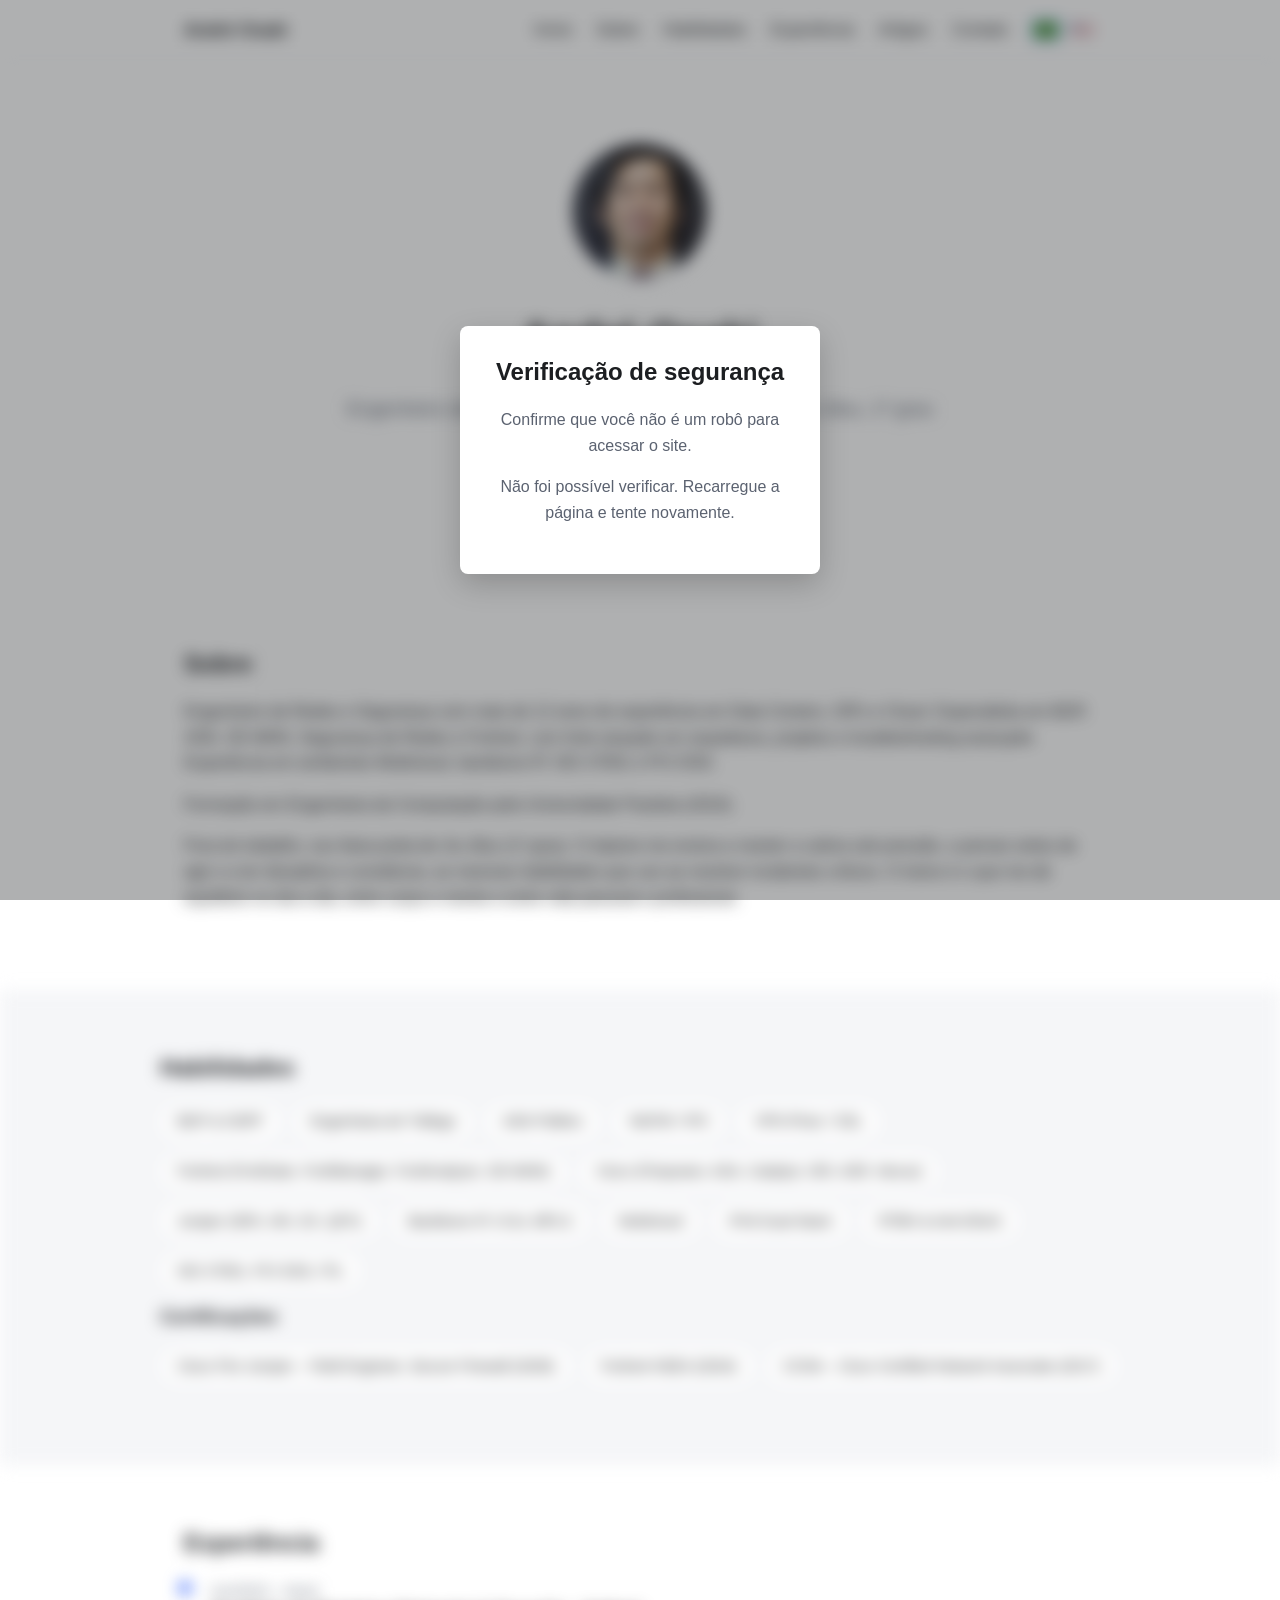
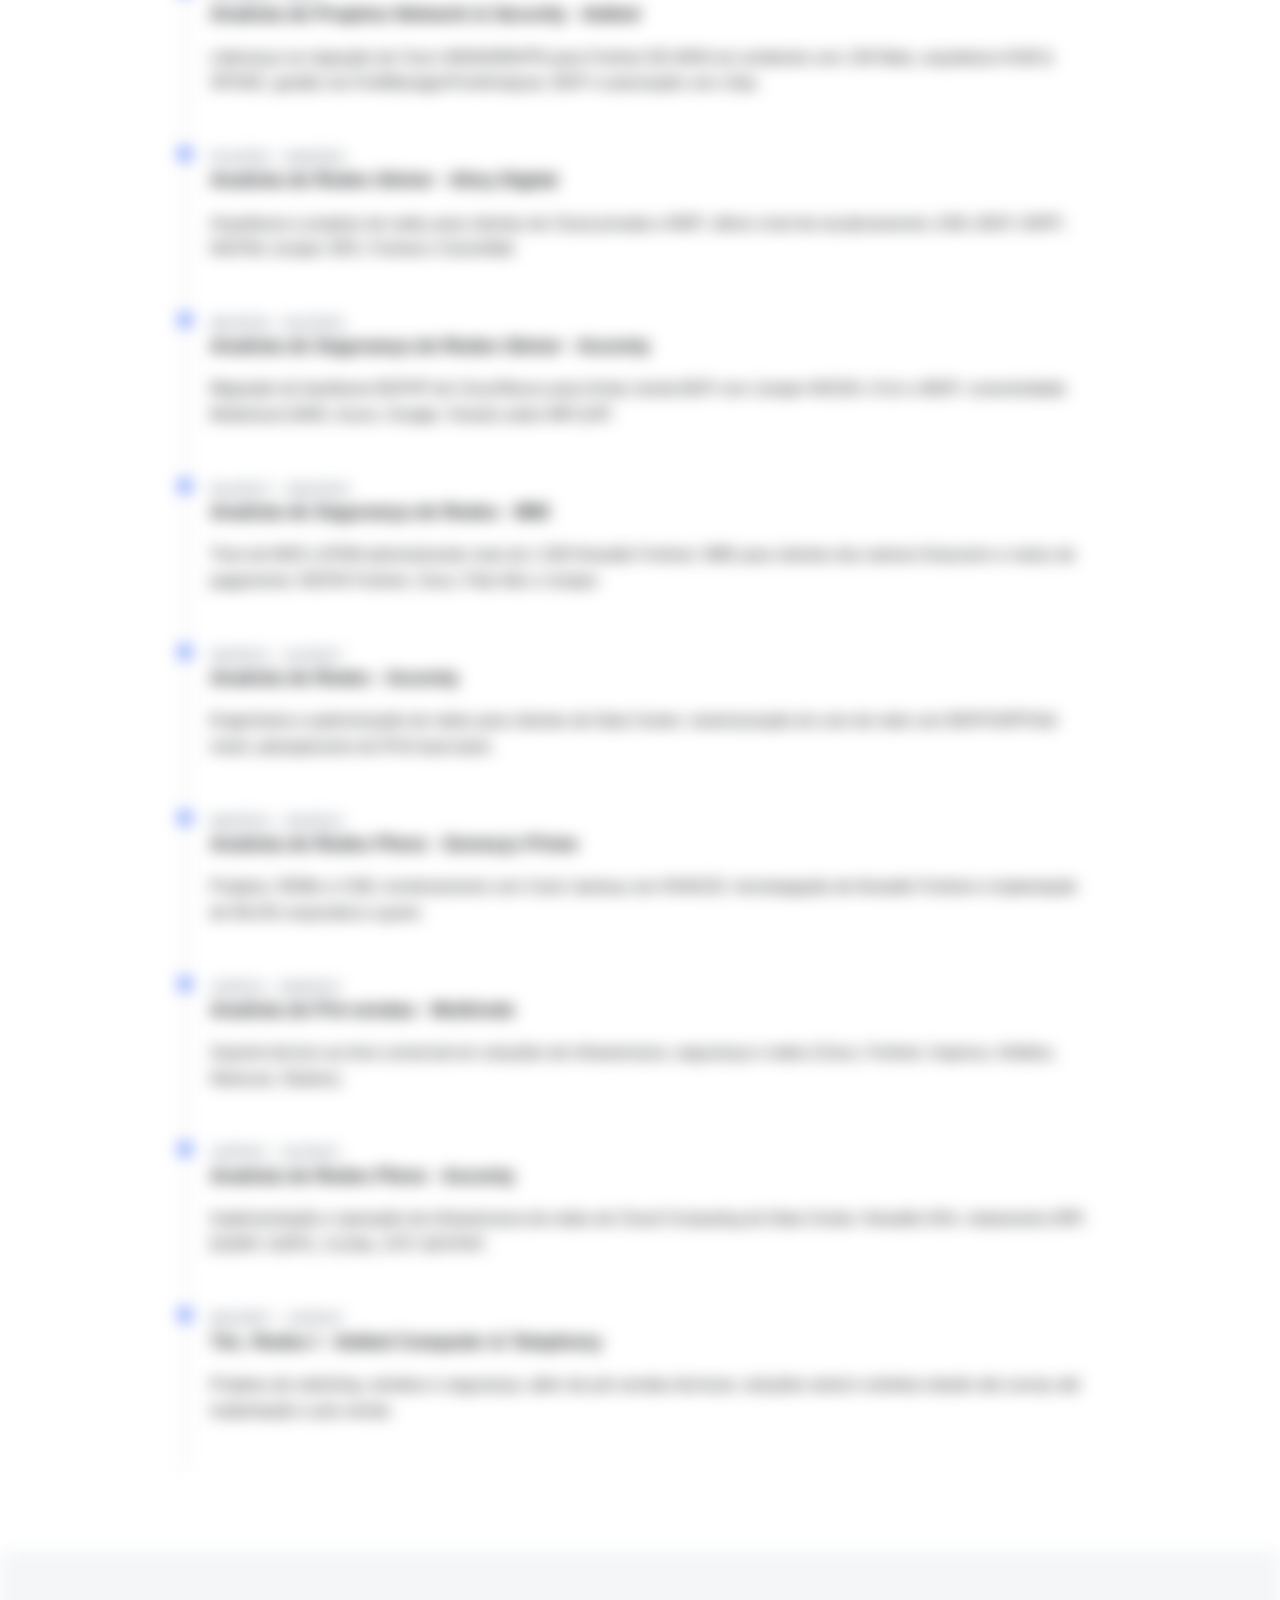
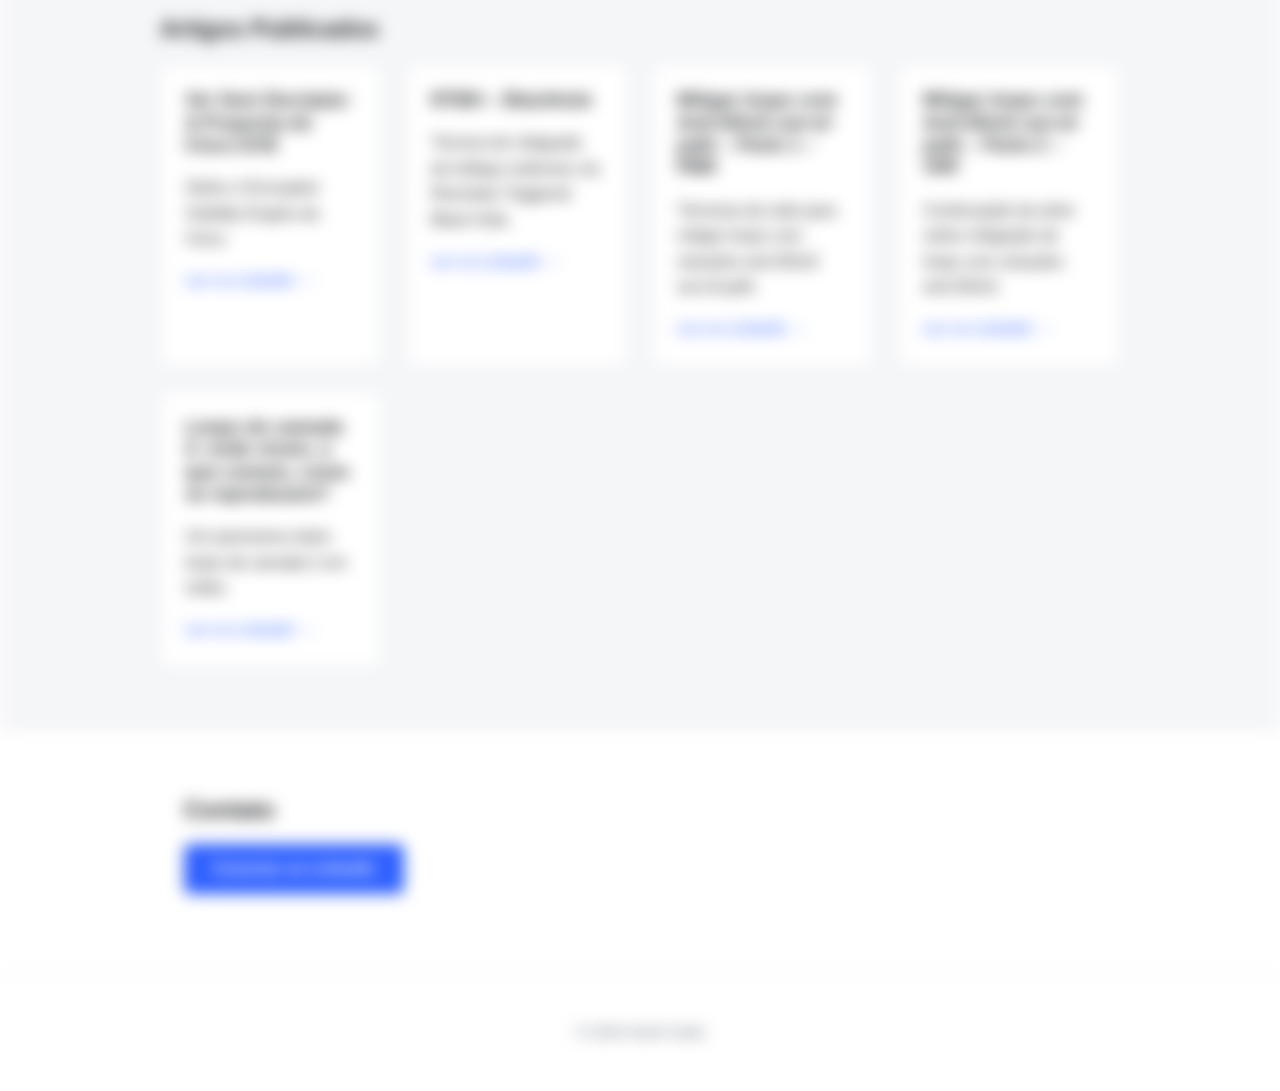
==== index.html @ af452af8 "Troca contatos protegidos por verificação anti-robô na entrada do site Na primeira visita o conteúdo" ====
<!DOCTYPE html>
<html lang="pt-BR">
<head>
  <meta charset="UTF-8" />
  <meta name="viewport" content="width=device-width, initial-scale=1.0" />
  <title>André Osaki</title>
  <meta name="description" content="Portfólio de André Osaki, Engenheiro de Redes e Segurança." />
  <link rel="alternate" hreflang="pt-BR" href="https://osakikiyohiko.github.io/personalsite/" />
  <link rel="alternate" hreflang="en" href="https://osakikiyohiko.github.io/personalsite/en/" />
  <link rel="icon" type="image/svg+xml" href="img/favicon.svg" />
  <link rel="stylesheet" href="css/style.css?v=4" />
  <script>
    // Aplica o bloqueio antes da primeira pintura, para o conteúdo não "piscar" sem blur.
    try {
      if (!(Number(localStorage.getItem("personalsite:humanVerifiedUntil")) > Date.now())) throw 0;
    } catch (e) {
      document.documentElement.classList.add("gated");
    }
  </script>
</head>
<body>
  <div id="humanGate" class="gate" role="dialog" aria-modal="true" aria-labelledby="gateTitle"
       data-sitekey="0x4AAAAAAFBdflfGJpBXMsuQ" data-endpoint="https://personalsite-contato.andre-osaki.workers.dev"
       data-msg-loading="Verificando…"
       data-msg-error="Não foi possível verificar. Recarregue a página e tente novamente.">
    <div class="gate-box">
      <h2 id="gateTitle">Verificação de segurança</h2>
      <p>Confirme que você não é um robô para acessar o site.</p>
      <div id="turnstileWidget"></div>
      <p id="gateStatus" class="gate-status" role="status"></p>
    </div>
  </div>
  <header class="navbar">
    <div class="nav-container">
      <a href="#inicio" class="logo">André Osaki</a>
      <nav>
        <ul id="navLinks">
          <li><a href="#inicio">Início</a></li>
          <li><a href="#sobre">Sobre</a></li>
          <li><a href="#habilidades">Habilidades</a></li>
          <li><a href="#experiencia">Experiência</a></li>
          <li><a href="#projetos">Artigos</a></li>
          <li><a href="#contato">Contato</a></li>
        </ul>
      </nav>
      <div class="nav-actions">
        <div class="lang-switch">
          <a href="./" lang="pt-BR" hreflang="pt-BR" aria-current="page" title="Português"><img src="img/flag-br.svg" alt="Português" class="flag" /></a>
          <a href="en/" lang="en" hreflang="en" title="View in English"><img src="img/flag-us.svg" alt="English" class="flag" /></a>
        </div>
        <button id="menuToggle" class="menu-toggle" aria-label="Abrir menu" aria-expanded="false">
          <span></span><span></span><span></span>
        </button>
      </div>
    </div>
  </header>

  <main>
    <section id="inicio" class="hero">
      <div class="hero-content">
        <img src="img/andre-osaki.jpg" alt="Foto de André Osaki" class="avatar" />
        <h1>André Osaki</h1>
        <p class="subtitle">Engenheiro de Redes e Segurança · Faixa preta de Jiu-Jitsu, 1º grau</p>
        <a href="#contato" class="btn-primary">Entrar em contato</a>
      </div>
    </section>

    <section id="sobre" class="section">
      <h2>Sobre</h2>
      <p>
        Engenheiro de Redes e Segurança com mais de 12 anos de experiência em Data Centers, ISPs
        e Cloud. Especialista em BGP, ASN, SD-WAN, Segurança de Redes e Fortinet, com forte
        atuação em arquitetura, projetos e troubleshooting avançado. Experiência em ambientes
        Multicloud, backbone IP, ISO 27001 e PCI DSS.
      </p>
      <p>
        Formação em Engenharia da Computação pela Universidade Paulista (2010).
      </p>
      <p>
        Fora do trabalho, sou faixa preta de Jiu-Jitsu (1º grau). O tatame me ensina a manter a
        calma sob pressão, a pensar antes de agir e a ter disciplina e constância, as mesmas
        habilidades que uso ao resolver incidentes críticos. O treino é o que me dá equilíbrio
        no dia a dia, entre corpo e mente e entre vida pessoal e profissional.
      </p>
    </section>

    <section id="habilidades" class="section alt">
      <h2>Habilidades</h2>
      <ul class="tags">
        <li class="tag">BGP &amp; OSPF</li>
        <li class="tag">Engenharia de Tráfego</li>
        <li class="tag">ASN Público</li>
        <li class="tag">NGFW / IPS</li>
        <li class="tag">VPN IPsec / SSL</li>
        <li class="tag">Fortinet (FortiGate, FortiManager, FortiAnalyzer, SD-WAN)</li>
        <li class="tag">Cisco (Firepower, ASA, Catalyst, ISR, ASR, Nexus)</li>
        <li class="tag">Juniper (SRX, MX, EX, QFX)</li>
        <li class="tag">Backbone IP, IX.br, MPLS</li>
        <li class="tag">Multicloud</li>
        <li class="tag">IPv6 Dual-Stack</li>
        <li class="tag">RTBH &amp; Anti-DDoS</li>
        <li class="tag">ISO 27001, PCI DSS, ITIL</li>
      </ul>

      <h3>Certificações</h3>
      <ul class="tags">
        <li class="tag">Cisco Fire Jumper – Field Engineer, Secure Firewall (2026)</li>
        <li class="tag">Fortinet NSE4 (2024)</li>
        <li class="tag">CCNA – Cisco Certified Network Associate (2017)</li>
      </ul>
    </section>

    <section id="experiencia" class="section">
      <h2>Experiência</h2>
      <ol class="timeline">
        <li class="timeline-item">
          <span class="timeline-date">Jun/2022 – Atual</span>
          <h3>Analista de Projetos Network &amp; Security · Added</h3>
          <p>Liderança na migração de Cisco IWAN/DMVPN para Fortinet SD-WAN em ambiente com 136
          filiais, arquitetura HUB &amp; SPOKE, gestão via FortiManager/FortiAnalyzer, BGP e
          automação com Jinja.</p>
        </li>
        <li class="timeline-item">
          <span class="timeline-date">Fev/2022 – Mai/2022</span>
          <h3>Analista de Redes Sênior · Ativy Digital</h3>
          <p>Arquitetura e projetos de redes para clientes de Cloud privada e MSP; último nível de
          escalonamento; ASN, BGP, OSPF; NGFWs Juniper SRX, Fortinet e SonicWall.</p>
        </li>
        <li class="timeline-item">
          <span class="timeline-date">Abr/2019 – Nov/2021</span>
          <h3>Analista de Segurança de Redes Sênior · Ascenty</h3>
          <p>Migração do backbone BGP/IP de Cisco/Nexus para Arista; borda BGP com Juniper MX204,
          IX.br e iBGP; conectividade Multicloud (AWS, Azure, Google, Oracle) sobre MPLS/IP.</p>
        </li>
        <li class="timeline-item">
          <span class="timeline-date">Nov/2017 – Mar/2019</span>
          <h3>Analista de Segurança de Redes · IBM</h3>
          <p>Time de MSS LATAM administrando mais de 1.500 firewalls Fortinet; SME para clientes
          dos setores financeiro e meios de pagamento; NGFW Fortinet, Cisco, Palo Alto e Juniper.</p>
        </li>
        <li class="timeline-item">
          <span class="timeline-date">Set/2013 – Jun/2017</span>
          <h3>Analista de Redes · Ascenty</h3>
          <p>Engenharia e padronização de redes para clientes de Data Center; reestruturação do
          core de rede com BGP/OSPF/full-mesh; planejamento de IPv6 dual-stack.</p>
        </li>
        <li class="timeline-item">
          <span class="timeline-date">Mai/2013 – Set/2013</span>
          <h3>Analista de Redes Pleno · Genesys Prime</h3>
          <p>Projetos, RDMs e CAB; monitoramento com Cacti, backup com RANCID, homologação de
          firewalls Fortinet e implantação de WLAN corporativa e guest.</p>
        </li>
        <li class="timeline-item">
          <span class="timeline-date">Jul/2012 – Mai/2013</span>
          <h3>Analista de Pré-vendas · Multirede</h3>
          <p>Suporte técnico ao time comercial em soluções de infraestrutura, segurança e redes
          (Cisco, Fortinet, Imperva, Infoblox, Netscout, Skybox).</p>
        </li>
        <li class="timeline-item">
          <span class="timeline-date">Jul/2010 – Jun/2012</span>
          <h3>Analista de Redes Pleno · Ascenty</h3>
          <p>Implementação e operação da infraestrutura de redes de Cloud Computing do Data
          Center; firewalls ASA, roteamento (RIP, EIGRP, OSPF), VLANs, STP, NAT/PAT.</p>
        </li>
        <li class="timeline-item">
          <span class="timeline-date">Mar/2007 – Jul/2010</span>
          <h3>Téc. Redes I · Added Computer &amp; Telephony</h3>
          <p>Projetos de switching, wireless e segurança, além de pré-vendas técnicas; soluções
          wired e wireless desde site survey até implantação e pós-venda.</p>
        </li>
      </ol>
    </section>

    <section id="projetos" class="section alt">
      <h2>Artigos Publicados</h2>
      <div class="cards">
        <article class="card">
          <h3>Ver Sem Decriptar: A Proposta do Cisco EVE</h3>
          <p>Sobre o Encrypted Visibility Engine da Cisco.</p>
          <a href="https://www.linkedin.com/pulse/ver-sem-decriptar-proposta-do-cisco-eve-encrypted-visibility-osaki-9jxtf/" target="_blank" rel="noopener">Ler no LinkedIn &rarr;</a>
        </article>
        <article class="card">
          <h3>RTBH – Blackhole</h3>
          <p>Técnica de mitigação de tráfego malicioso via Remotely Triggered Black Hole.</p>
          <a href="https://www.linkedin.com/pulse/rtbh-blackhole-andr%C3%A9-osaki/" target="_blank" rel="noopener">Ler no LinkedIn &rarr;</a>
        </article>
        <article class="card">
          <h3>Mitigar loops com Anti-DDoS out-of-path – Parte 1 – PBR</h3>
          <p>Técnicas de rede para mitigar loops com soluções anti-DDoS out-of-path.</p>
          <a href="https://www.linkedin.com/pulse/t%C3%A9cnicas-de-rede-para-mitigar-loops-com-solu%C3%A7%C3%B5es-anti-ddos-osaki/" target="_blank" rel="noopener">Ler no LinkedIn &rarr;</a>
        </article>
        <article class="card">
          <h3>Mitigar loops com Anti-DDoS out-of-path – Parte 2 – VRF</h3>
          <p>Continuação da série sobre mitigação de loops com soluções anti-DDoS.</p>
          <a href="https://www.linkedin.com/pulse/t%C3%A9cnicas-de-rede-para-mitigar-loops-com-solu%C3%A7%C3%B5es-anti-ddos-osaki-1e/" target="_blank" rel="noopener">Ler no LinkedIn &rarr;</a>
        </article>
        <article class="card">
          <h3>Loops de camada 2: onde vivem, o que comem, como se reproduzem?</h3>
          <p>Um panorama sobre loops de camada 2 em redes.</p>
          <a href="https://www.linkedin.com/pulse/loops-de-camada-2-onde-vivem-o-que-comem-como-se-reproduzem-osaki/" target="_blank" rel="noopener">Ler no LinkedIn &rarr;</a>
        </article>
      </div>
    </section>

    <section id="contato" class="section">
      <h2>Contato</h2>
      <p>
        <a href="https://www.linkedin.com/in/aosaki/" target="_blank" rel="noopener" class="btn-primary">Conectar no LinkedIn</a>
      </p>
    </section>
  </main>

  <footer>
    <p>&copy; <span id="year"></span> André Osaki</p>
  </footer>

  <script src="js/script.js?v=3"></script>
</body>
</html>
---- css/style.css ----
:root {
  --color-bg: #ffffff;
  --color-bg-alt: #f5f6f8;
  --color-text: #1c1e21;
  --color-text-muted: #5b6270;
  --color-primary: #2d5fff;
  --color-primary-dark: #1c3fc7;
  --color-border: #e2e4e9;
  --max-width: 960px;
}

* {
  box-sizing: border-box;
}

body {
  margin: 0;
  font-family: -apple-system, BlinkMacSystemFont, "Segoe UI", Roboto, Helvetica, Arial, sans-serif;
  color: var(--color-text);
  background: var(--color-bg);
  line-height: 1.6;
}

h1, h2, h3 {
  line-height: 1.2;
  margin-top: 0;
}

a {
  color: var(--color-primary);
  text-decoration: none;
}

a:hover {
  text-decoration: underline;
}

/* Navbar */

.navbar {
  position: sticky;
  top: 0;
  background: var(--color-bg);
  border-bottom: 1px solid var(--color-border);
  z-index: 100;
}

.nav-container {
  max-width: var(--max-width);
  margin: 0 auto;
  padding: 1rem 1.5rem;
  display: flex;
  align-items: center;
  justify-content: space-between;
}

.logo {
  font-weight: 700;
  font-size: 1.1rem;
  color: var(--color-text);
}

nav ul {
  list-style: none;
  display: flex;
  gap: 1.5rem;
  margin: 0;
  padding: 0;
}

nav a {
  color: var(--color-text);
}

.nav-container nav {
  margin-left: auto;
}

.nav-actions {
  display: flex;
  align-items: center;
  gap: 0.5rem;
  margin-left: 1.5rem;
}

.lang-switch {
  display: flex;
  align-items: center;
  gap: 0.5rem;
}

.lang-switch a {
  display: flex;
  border: 2px solid transparent;
  border-radius: 3px;
  opacity: 0.5;
  transition: opacity 0.2s, border-color 0.2s;
}

.lang-switch a:hover {
  opacity: 1;
}

.lang-switch a[aria-current="page"] {
  opacity: 1;
  border-color: var(--color-primary);
}

.flag {
  display: block;
  width: 24px;
  height: 16px;
  border-radius: 2px;
  box-shadow: 0 0 0 1px var(--color-border);
}

.menu-toggle {
  display: none;
  flex-direction: column;
  gap: 4px;
  background: none;
  border: none;
  cursor: pointer;
  padding: 0.5rem;
}

.menu-toggle span {
  width: 22px;
  height: 2px;
  background: var(--color-text);
}

/* Hero */

.hero {
  max-width: var(--max-width);
  margin: 0 auto;
  padding: 5rem 1.5rem;
  text-align: center;
}

.avatar {
  width: 140px;
  height: 140px;
  border-radius: 50%;
  object-fit: cover;
  margin-bottom: 1.5rem;
  border: 3px solid var(--color-border);
}

.hero h1 {
  font-size: 2.5rem;
}

.subtitle {
  color: var(--color-text-muted);
  font-size: 1.2rem;
  margin-bottom: 2rem;
}

.btn-primary {
  display: inline-block;
  background: var(--color-primary);
  color: #fff;
  padding: 0.75rem 1.75rem;
  border-radius: 6px;
  font-weight: 600;
}

.btn-primary:hover {
  background: var(--color-primary-dark);
  text-decoration: none;
}

/* Sections */

.section {
  max-width: var(--max-width);
  margin: 0 auto;
  padding: 4rem 1.5rem;
}

.section.alt {
  background: var(--color-bg-alt);
  max-width: 100%;
}

.section.alt > * {
  max-width: var(--max-width);
  margin-left: auto;
  margin-right: auto;
}

/* Tags */

.tags {
  list-style: none;
  display: flex;
  flex-wrap: wrap;
  gap: 0.75rem;
  padding: 0;
}

.tag {
  background: #fff;
  border: 1px solid var(--color-border);
  border-radius: 999px;
  padding: 0.4rem 1rem;
  font-size: 0.9rem;
}

/* Timeline */

.timeline {
  list-style: none;
  padding: 0;
  border-left: 2px solid var(--color-border);
}

.timeline-item {
  padding: 0 0 2rem 1.5rem;
  position: relative;
}

.timeline-item::before {
  content: "";
  position: absolute;
  left: -7px;
  top: 4px;
  width: 12px;
  height: 12px;
  border-radius: 50%;
  background: var(--color-primary);
}

.timeline-date {
  color: var(--color-text-muted);
  font-size: 0.9rem;
}

/* Cards */

.cards {
  display: grid;
  grid-template-columns: repeat(auto-fit, minmax(220px, 1fr));
  gap: 1.5rem;
}

.card {
  background: #fff;
  border: 1px solid var(--color-border);
  border-radius: 8px;
  padding: 1.5rem;
}

/* Footer */

footer {
  text-align: center;
  padding: 2rem 1.5rem;
  color: var(--color-text-muted);
  font-size: 0.9rem;
  border-top: 1px solid var(--color-border);
}

/* Responsive */

@media (max-width: 720px) {
  .menu-toggle {
    display: flex;
  }

  .nav-actions {
    margin-left: 0.75rem;
  }

  nav ul {
    position: absolute;
    top: 100%;
    left: 0;
    right: 0;
    flex-direction: column;
    background: var(--color-bg);
    border-bottom: 1px solid var(--color-border);
    padding: 1rem 1.5rem;
    gap: 1rem;
    display: none;
  }

  nav ul.open {
    display: flex;
  }
}

/* Verificação anti-robô (Turnstile) */

.gate {
  display: none;
}

.gated .gate {
  display: flex;
  position: fixed;
  inset: 0;
  z-index: 1000;
  align-items: center;
  justify-content: center;
  padding: 0.5rem;
  background: rgba(28, 30, 33, 0.35);
}

.gated body {
  overflow: hidden;
}

.gated body > :not(.gate) {
  filter: blur(8px);
  user-select: none;
}

.gate-box {
  background: var(--color-bg);
  border-radius: 8px;
  padding: 2rem 1rem;
  max-width: 360px;
  width: 100%;
  text-align: center;
  box-shadow: 0 10px 30px rgba(0, 0, 0, 0.2);
}

.gate-box h2 {
  margin-top: 0;
}

.gate-box p {
  color: var(--color-text-muted);
}

.gate-status:empty {
  display: none;
}
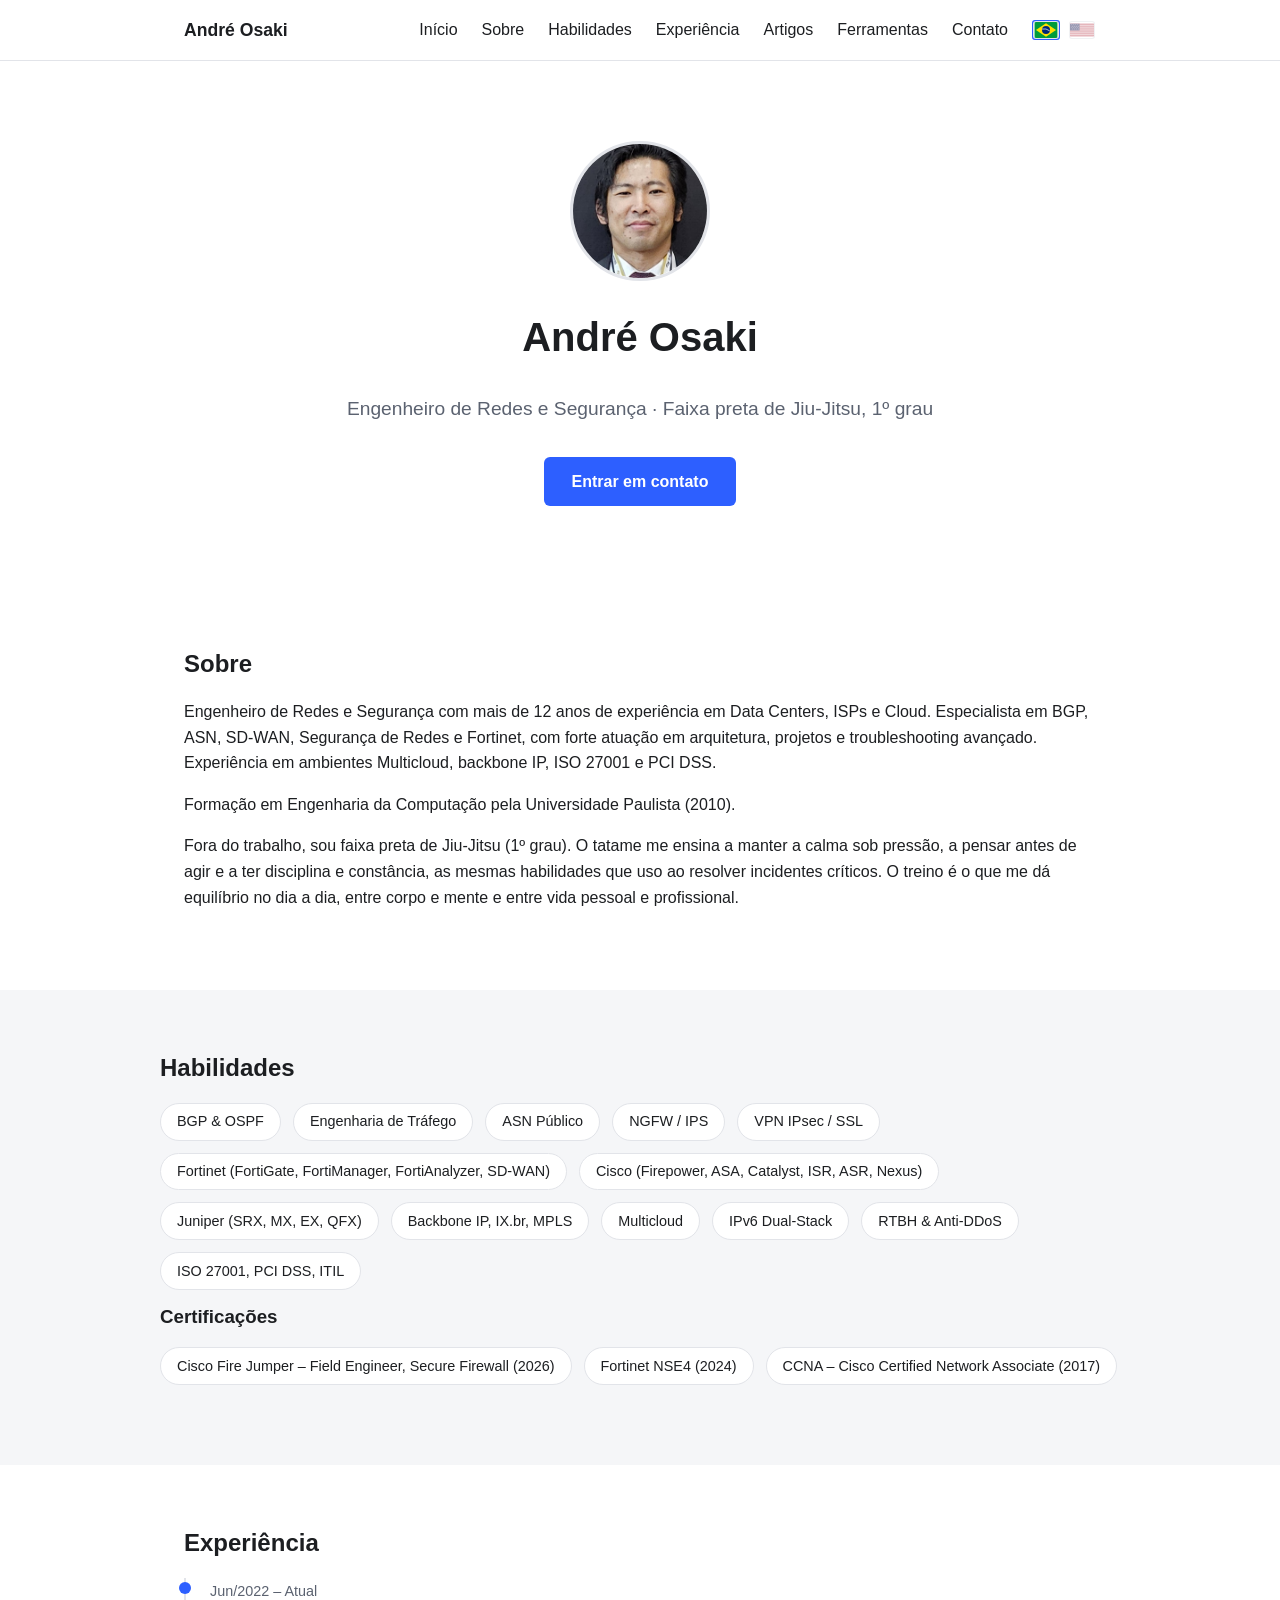
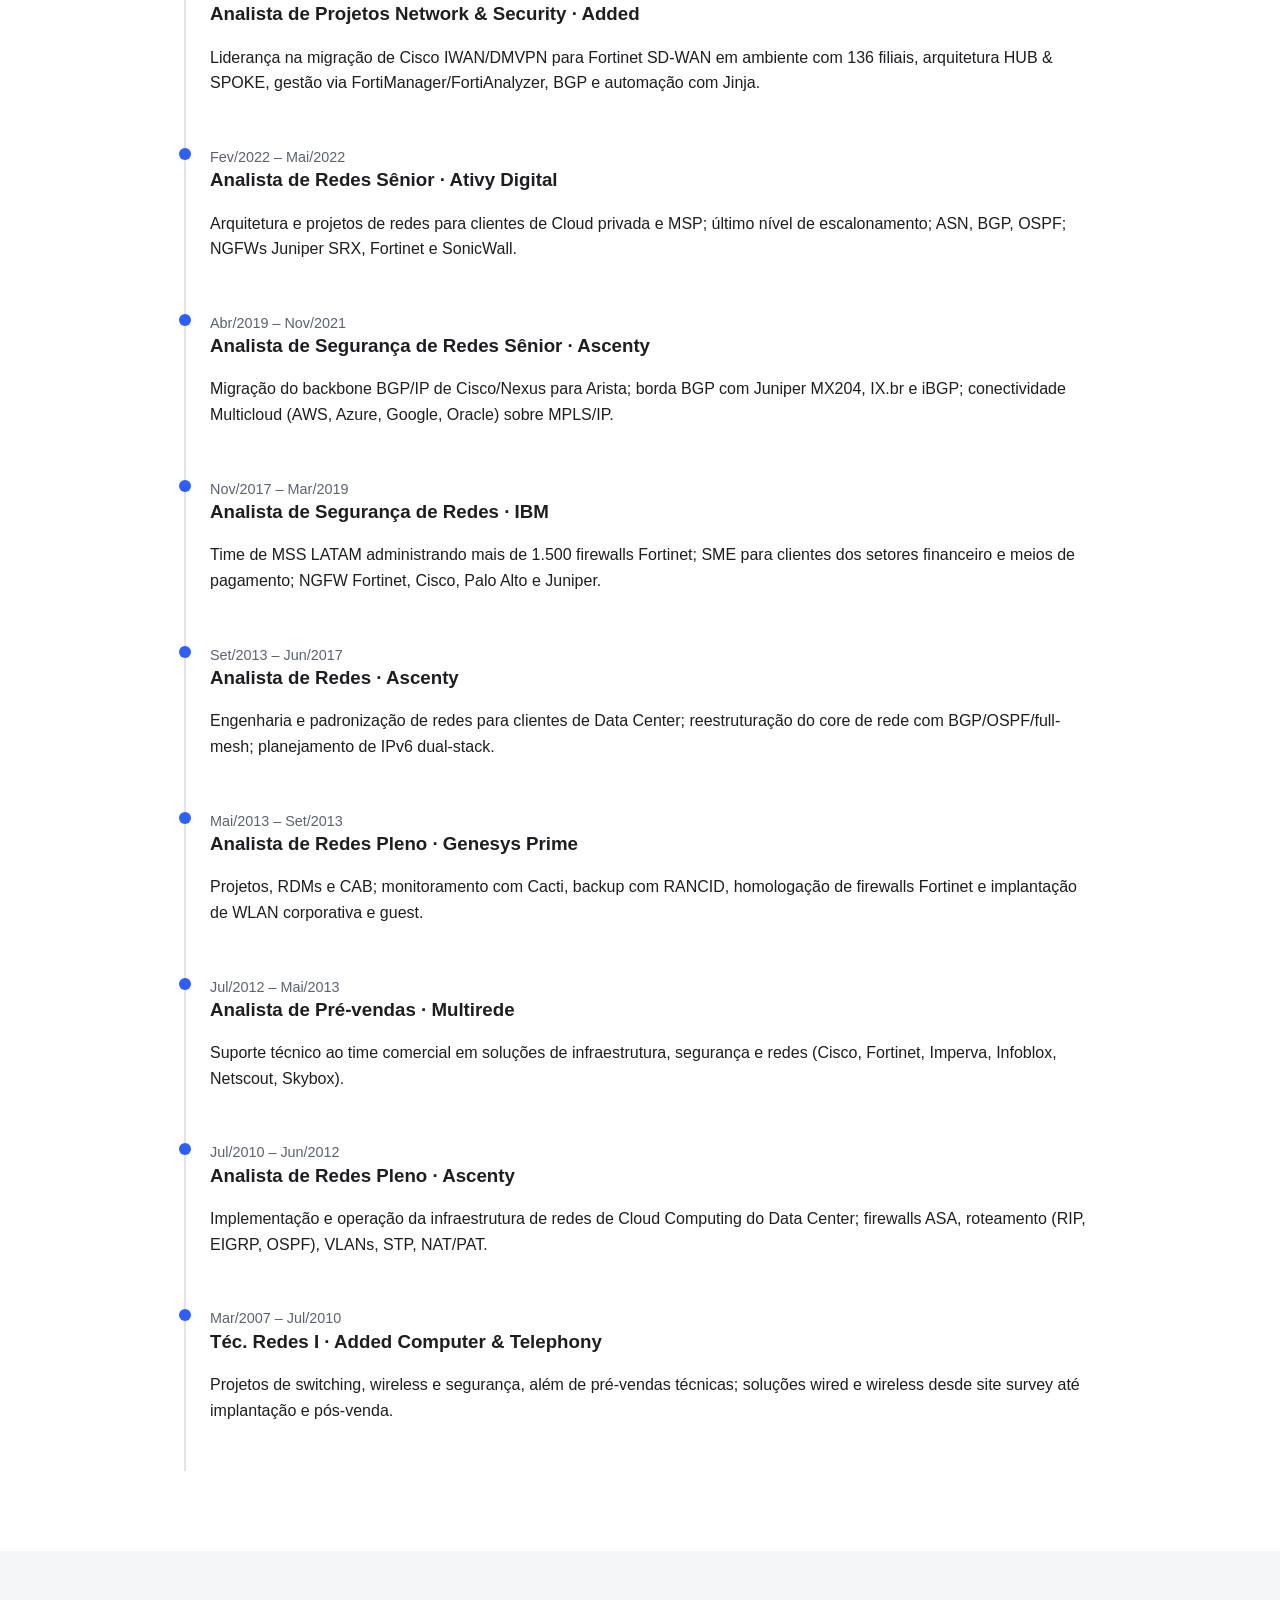
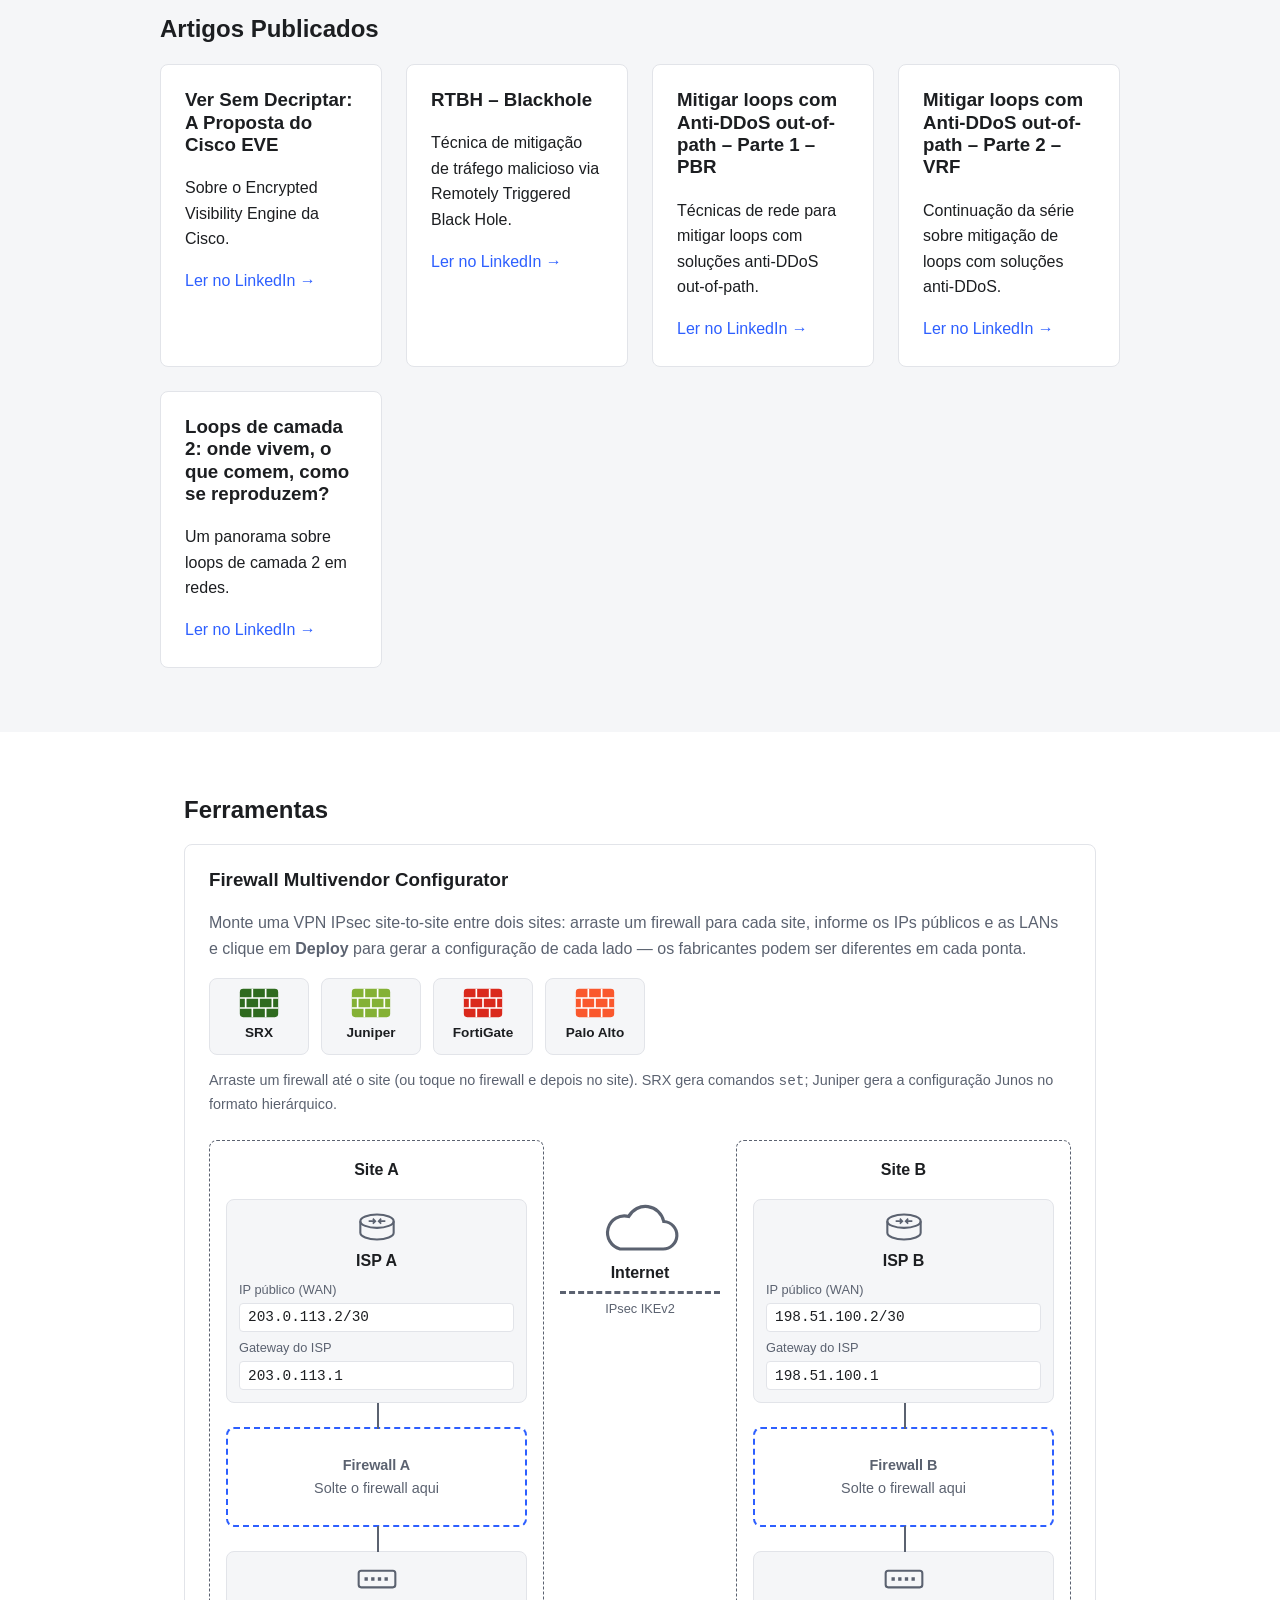
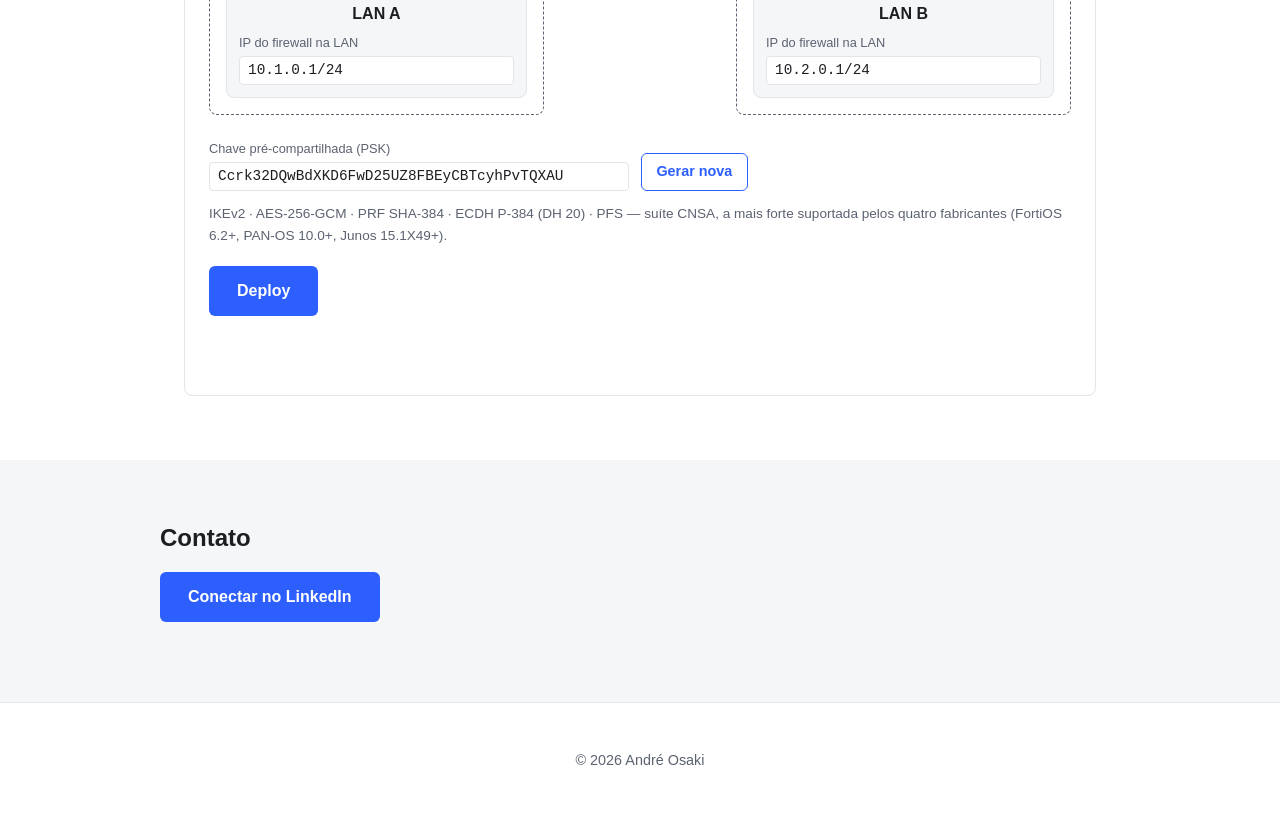
==== commit 1e791fa4: "Adiciona aba Ferramentas com o Firewall Multivendor Configurator - Topologia interativa Site A/Site " ====
--- a/index.html
+++ b/index.html
@@ -8,13 +8,18 @@
   <link rel="alternate" hreflang="pt-BR" href="https://osakikiyohiko.github.io/personalsite/" />
   <link rel="alternate" hreflang="en" href="https://osakikiyohiko.github.io/personalsite/en/" />
   <link rel="icon" type="image/svg+xml" href="img/favicon.svg" />
-  <link rel="stylesheet" href="css/style.css?v=4" />
+  <link rel="stylesheet" href="css/style.css?v=5" />
   <script>
-    // Aplica o bloqueio antes da primeira pintura, para o conteúdo não "piscar" sem blur.
-    try {
-      if (!(Number(localStorage.getItem("personalsite:humanVerifiedUntil")) > Date.now())) throw 0;
-    } catch (e) {
-      document.documentElement.classList.add("gated");
+    // Aplica o bloqueio antes da primeira pintura, para o conteúdo não "piscar" sem blur. Só no
+    // domínio publicado: aberto localmente (file://, localhost), o Turnstile e o Worker recusam a
+    // origem e o popup travaria o site.
+    if (location.hostname === "osakikiyohiko.github.io") {
+      try {
+        if (!(Number(localStorage.getItem("personalsite:humanVerifiedUntil")) > Date.now())) throw 0;
+        if (!localStorage.getItem("personalsite:links")) throw 0;
+      } catch (e) {
+        document.documentElement.classList.add("gated");
+      }
     }
   </script>
 </head>
@@ -40,6 +45,7 @@
           <li><a href="#habilidades">Habilidades</a></li>
           <li><a href="#experiencia">Experiência</a></li>
           <li><a href="#projetos">Artigos</a></li>
+          <li><a href="#ferramentas">Ferramentas</a></li>
           <li><a href="#contato">Contato</a></li>
         </ul>
       </nav>
@@ -202,10 +208,160 @@
       </div>
     </section>
 
-    <section id="contato" class="section">
+    <section id="ferramentas" class="section">
+      <h2>Ferramentas</h2>
+      <svg class="icon-defs" aria-hidden="true" focusable="false">
+        <symbol id="icon-fw" viewBox="0 0 48 36">
+          <rect x="1" y="1" width="46" height="34" rx="4" fill="currentColor" />
+          <path d="M1 12h46M1 24h46M16 1v11M32 1v11M8 12v12M24 12v12M40 12v12M16 24v11M32 24v11" stroke="#fff" stroke-width="2" />
+        </symbol>
+        <symbol id="icon-isp" viewBox="0 0 48 36">
+          <path d="M4 11v14c0 4.4 9 8 20 8s20-3.6 20-8V11" fill="none" stroke="currentColor" stroke-width="2.5" />
+          <ellipse cx="24" cy="11" rx="20" ry="8" fill="none" stroke="currentColor" stroke-width="2.5" />
+          <path d="M14 11h8m-3-3 3 3-3 3M34 11h-8m3-3-3 3 3 3" fill="none" stroke="currentColor" stroke-width="2" />
+        </symbol>
+        <symbol id="icon-lan" viewBox="0 0 48 36">
+          <rect x="2" y="8" width="44" height="20" rx="3" fill="none" stroke="currentColor" stroke-width="2.5" />
+          <path d="M9 18h4M17 18h4M25 18h4M33 18h4" stroke="currentColor" stroke-width="4" />
+        </symbol>
+        <symbol id="icon-cloud" viewBox="0 0 64 40">
+          <path d="M16 36h34a11 11 0 0 0 1-22A15 15 0 0 0 23 10a11 11 0 0 0-7 26z" fill="none" stroke="currentColor" stroke-width="2.5" />
+        </symbol>
+      </svg>
+
+      <div id="fwTool" class="tool"
+           data-msg-copy="Copiar configuração"
+           data-msg-copied="Copiado!"
+           data-msg-copy-error="Não foi possível copiar"
+           data-msg-remove="Remover firewall"
+           data-msg-need-fw="Arraste um firewall para o Site A e outro para o Site B."
+           data-msg-invalid="Valor inválido: {field}."
+           data-msg-gw="O gateway do {site} precisa estar na mesma sub-rede do IP público."
+           data-msg-lan-wan="A LAN do {site} não pode estar na mesma sub-rede do IP público."
+           data-msg-same-ip="Os IPs públicos dos dois sites precisam ser diferentes."
+           data-msg-overlap="As LANs dos dois sites não podem se sobrepor."
+           data-msg-psk="A chave pré-compartilhada deve ter de 20 a 64 caracteres: letras, números ou !@#$%&amp;*_+=.,:-"
+           data-msg-ok="Configurações geradas. Revise-as antes de aplicar nos equipamentos."
+           data-msg-ifaces="Interfaces — WAN: {wan} · LAN: {lan} (ajuste se necessário)">
+        <h3>Firewall Multivendor Configurator</h3>
+        <p class="tool-intro">
+          Monte uma VPN IPsec site-to-site entre dois sites: arraste um firewall para cada site,
+          informe os IPs públicos e as LANs e clique em <strong>Deploy</strong> para gerar a
+          configuração de cada lado — os fabricantes podem ser diferentes em cada ponta.
+        </p>
+
+        <div class="fw-palette" role="group" aria-label="Firewalls">
+          <button type="button" class="fw-item v-srx" draggable="true" data-vendor="srx" data-label="SRX" aria-pressed="false">
+            <svg class="fw-icon" aria-hidden="true"><use href="#icon-fw" /></svg>SRX
+          </button>
+          <button type="button" class="fw-item v-juniper" draggable="true" data-vendor="juniper" data-label="Juniper" aria-pressed="false">
+            <svg class="fw-icon" aria-hidden="true"><use href="#icon-fw" /></svg>Juniper
+          </button>
+          <button type="button" class="fw-item v-fortigate" draggable="true" data-vendor="fortigate" data-label="FortiGate" aria-pressed="false">
+            <svg class="fw-icon" aria-hidden="true"><use href="#icon-fw" /></svg>FortiGate
+          </button>
+          <button type="button" class="fw-item v-paloalto" draggable="true" data-vendor="paloalto" data-label="Palo Alto" aria-pressed="false">
+            <svg class="fw-icon" aria-hidden="true"><use href="#icon-fw" /></svg>Palo Alto
+          </button>
+        </div>
+        <p class="tool-hint">
+          Arraste um firewall até o site (ou toque no firewall e depois no site). SRX gera comandos
+          <code>set</code>; Juniper gera a configuração Junos no formato hierárquico.
+        </p>
+
+        <div class="topology">
+          <div class="site">
+            <h4>Site A</h4>
+            <div class="node">
+              <svg class="node-icon" aria-hidden="true"><use href="#icon-isp" /></svg>
+              <strong>ISP A</strong>
+              <label>IP público (WAN)
+                <input id="fwWanA" value="203.0.113.2/30" data-name="IP público do Site A" spellcheck="false" autocomplete="off" />
+              </label>
+              <label>Gateway do ISP
+                <input id="fwGwA" value="203.0.113.1" data-name="gateway do ISP A" spellcheck="false" autocomplete="off" />
+              </label>
+            </div>
+            <div id="fwSlotA" class="node fw-slot" data-name="Firewall A" role="button" tabindex="0" aria-label="Firewall A">
+              <span class="fw-slot-empty"><strong>Firewall A</strong><br />Solte o firewall aqui</span>
+            </div>
+            <div class="node">
+              <svg class="node-icon" aria-hidden="true"><use href="#icon-lan" /></svg>
+              <strong>LAN A</strong>
+              <label>IP do firewall na LAN
+                <input id="fwLanA" value="10.1.0.1/24" data-name="IP da LAN A" spellcheck="false" autocomplete="off" />
+              </label>
+            </div>
+          </div>
+
+          <div class="wan-link">
+            <svg class="wan-cloud" aria-hidden="true"><use href="#icon-cloud" /></svg>
+            <strong>Internet</strong>
+            <span id="fwTunnel" class="tunnel">IPsec IKEv2</span>
+          </div>
+
+          <div class="site">
+            <h4>Site B</h4>
+            <div class="node">
+              <svg class="node-icon" aria-hidden="true"><use href="#icon-isp" /></svg>
+              <strong>ISP B</strong>
+              <label>IP público (WAN)
+                <input id="fwWanB" value="198.51.100.2/30" data-name="IP público do Site B" spellcheck="false" autocomplete="off" />
+              </label>
+              <label>Gateway do ISP
+                <input id="fwGwB" value="198.51.100.1" data-name="gateway do ISP B" spellcheck="false" autocomplete="off" />
+              </label>
+            </div>
+            <div id="fwSlotB" class="node fw-slot" data-name="Firewall B" role="button" tabindex="0" aria-label="Firewall B">
+              <span class="fw-slot-empty"><strong>Firewall B</strong><br />Solte o firewall aqui</span>
+            </div>
+            <div class="node">
+              <svg class="node-icon" aria-hidden="true"><use href="#icon-lan" /></svg>
+              <strong>LAN B</strong>
+              <label>IP do firewall na LAN
+                <input id="fwLanB" value="10.2.0.1/24" data-name="IP da LAN B" spellcheck="false" autocomplete="off" />
+              </label>
+            </div>
+          </div>
+        </div>
+
+        <div class="tool-options">
+          <label>Chave pré-compartilhada (PSK)
+            <input id="fwPsk" spellcheck="false" autocomplete="off" />
+          </label>
+          <button type="button" id="fwPskGen" class="btn-secondary">Gerar nova</button>
+          <p class="tool-crypto">IKEv2 · AES-256-GCM · PRF SHA-384 · ECDH P-384 (DH 20) · PFS — suíte CNSA,
+            a mais forte suportada pelos quatro fabricantes (FortiOS 6.2+, PAN-OS 10.0+, Junos 15.1X49+).</p>
+        </div>
+
+        <button type="button" id="fwDeploy" class="btn-primary">Deploy</button>
+        <p id="fwStatus" class="tool-status" role="status"></p>
+
+        <div id="fwOutput" class="fw-output" hidden>
+          <div class="fw-config">
+            <div class="fw-config-head">
+              <h4 id="fwTitleA">Site A</h4>
+              <button type="button" class="btn-secondary btn-copy" data-target="fwCfgA">Copiar configuração</button>
+            </div>
+            <p id="fwNoteA" class="fw-note"></p>
+            <pre><code id="fwCfgA"></code></pre>
+          </div>
+          <div class="fw-config">
+            <div class="fw-config-head">
+              <h4 id="fwTitleB">Site B</h4>
+              <button type="button" class="btn-secondary btn-copy" data-target="fwCfgB">Copiar configuração</button>
+            </div>
+            <p id="fwNoteB" class="fw-note"></p>
+            <pre><code id="fwCfgB"></code></pre>
+          </div>
+        </div>
+      </div>
+    </section>
+
+    <section id="contato" class="section alt">
       <h2>Contato</h2>
       <p>
-        <a href="https://www.linkedin.com/in/aosaki/" target="_blank" rel="noopener" class="btn-primary">Conectar no LinkedIn</a>
+        <a data-link="linkedin" target="_blank" rel="noopener" class="btn-primary">Conectar no LinkedIn</a>
       </p>
     </section>
   </main>
@@ -214,6 +370,7 @@
     <p>&copy; <span id="year"></span> André Osaki</p>
   </footer>
 
-  <script src="js/script.js?v=3"></script>
+  <script src="js/script.js?v=5"></script>
+  <script src="js/fwconfig.js?v=2"></script>
 </body>
 </html>
--- a/css/style.css
+++ b/css/style.css
@@ -55,6 +55,7 @@
 }
 
 .logo {
+  white-space: nowrap;
   font-weight: 700;
   font-size: 1.1rem;
   color: var(--color-text);
@@ -265,7 +266,18 @@
 
 /* Responsive */
 
-@media (max-width: 720px) {
+/* Com a aba Ferramentas, o menu completo fica justo logo acima do breakpoint mobile. */
+@media (max-width: 900px) {
+  nav ul {
+    gap: 1rem;
+  }
+
+  nav a {
+    font-size: 0.95rem;
+  }
+}
+
+@media (max-width: 820px) {
   .menu-toggle {
     display: flex;
   }
@@ -339,3 +351,354 @@
 .gate-status:empty {
   display: none;
 }
+
+/* Ferramentas: Firewall Multivendor Configurator */
+
+.icon-defs {
+  position: absolute;
+  width: 0;
+  height: 0;
+  overflow: hidden;
+}
+
+.tool {
+  background: #fff;
+  border: 1px solid var(--color-border);
+  border-radius: 8px;
+  padding: 1.5rem;
+}
+
+.tool-intro,
+.tool-hint,
+.tool-crypto,
+.fw-note {
+  color: var(--color-text-muted);
+}
+
+.tool-hint {
+  font-size: 0.9rem;
+}
+
+.btn-secondary {
+  font: inherit;
+  font-size: 0.9rem;
+  font-weight: 600;
+  color: var(--color-primary);
+  background: #fff;
+  border: 1px solid var(--color-primary);
+  border-radius: 6px;
+  padding: 0.4rem 0.9rem;
+  cursor: pointer;
+}
+
+.btn-secondary:hover {
+  background: #eef2ff;
+}
+
+button.btn-primary {
+  border: 0;
+  font: inherit;
+  font-weight: 600;
+  cursor: pointer;
+}
+
+.fw-palette {
+  display: flex;
+  flex-wrap: wrap;
+  gap: 0.75rem;
+}
+
+.fw-item {
+  display: flex;
+  flex-direction: column;
+  align-items: center;
+  gap: 0.25rem;
+  width: 100px;
+  padding: 0.6rem 0.4rem;
+  font: inherit;
+  font-size: 0.85rem;
+  font-weight: 600;
+  color: var(--color-text);
+  background: var(--color-bg-alt);
+  border: 1px solid var(--color-border);
+  border-radius: 8px;
+  cursor: grab;
+}
+
+.fw-item:hover {
+  border-color: var(--color-text-muted);
+}
+
+.fw-item[aria-pressed="true"] {
+  border-color: var(--color-primary);
+  box-shadow: 0 0 0 2px var(--color-primary);
+}
+
+.fw-icon,
+.node-icon {
+  width: 40px;
+  height: 30px;
+}
+
+.v-srx .fw-icon { color: #2f6b1f; }
+.v-juniper .fw-icon { color: #84b135; }
+.v-fortigate .fw-icon { color: #da291c; }
+.v-paloalto .fw-icon { color: #fa582d; }
+
+.topology {
+  display: grid;
+  grid-template-columns: 1fr minmax(110px, 160px) 1fr;
+  gap: 1rem;
+  margin: 1.5rem 0;
+}
+
+.site {
+  display: flex;
+  flex-direction: column;
+  gap: 1.5rem;
+  padding: 1rem;
+  border: 1px dashed var(--color-text-muted);
+  border-radius: 8px;
+}
+
+.site h4 {
+  margin: 0 0 -0.5rem;
+  text-align: center;
+}
+
+.node {
+  position: relative;
+  display: flex;
+  flex-direction: column;
+  align-items: center;
+  gap: 0.4rem;
+  padding: 0.75rem;
+  text-align: center;
+  background: var(--color-bg-alt);
+  border: 1px solid var(--color-border);
+  border-radius: 8px;
+}
+
+/* Cabos verticais ligando ISP, firewall e LAN dentro de cada site. */
+.node + .node::before {
+  content: "";
+  position: absolute;
+  left: 50%;
+  bottom: 100%;
+  height: calc(1.5rem + 2px);
+  border-left: 2px solid var(--color-text-muted);
+}
+
+.node-icon {
+  color: var(--color-text-muted);
+}
+
+.node label,
+.tool-options label {
+  display: block;
+  width: 100%;
+  font-size: 0.8rem;
+  color: var(--color-text-muted);
+  text-align: left;
+}
+
+.node input,
+.tool-options input {
+  display: block;
+  width: 100%;
+  margin-top: 0.15rem;
+  padding: 0.35rem 0.5rem;
+  font-family: ui-monospace, SFMono-Regular, Menlo, Consolas, monospace;
+  font-size: 0.9rem;
+  color: var(--color-text);
+  background: #fff;
+  border: 1px solid var(--color-border);
+  border-radius: 4px;
+}
+
+.node input[aria-invalid="true"],
+.tool-options input[aria-invalid="true"] {
+  border-color: #c0392b;
+  box-shadow: 0 0 0 1px #c0392b;
+}
+
+.fw-slot {
+  justify-content: center;
+  min-height: 100px;
+  background: #fff;
+  border: 2px dashed var(--color-primary);
+  cursor: pointer;
+}
+
+.fw-slot.pick,
+.fw-slot.over {
+  background: #eef2ff;
+}
+
+.fw-slot.missing {
+  border-color: #c0392b;
+}
+
+.fw-slot.filled {
+  border-style: solid;
+  border-color: var(--color-border);
+  cursor: grab;
+}
+
+.fw-slot-empty {
+  font-size: 0.9rem;
+  color: var(--color-text-muted);
+}
+
+.fw-placed {
+  display: flex;
+  flex-direction: column;
+  align-items: center;
+  gap: 0.25rem;
+}
+
+.fw-placed .fw-icon {
+  width: 56px;
+  height: 42px;
+}
+
+.fw-remove {
+  position: absolute;
+  top: 0.2rem;
+  right: 0.3rem;
+  padding: 0.1rem 0.4rem;
+  font-size: 1.2rem;
+  line-height: 1;
+  color: var(--color-text-muted);
+  background: none;
+  border: 0;
+  cursor: pointer;
+}
+
+.fw-remove:hover {
+  color: #c0392b;
+}
+
+.wan-link {
+  display: flex;
+  flex-direction: column;
+  align-items: center;
+  gap: 0.35rem;
+  margin-top: 4rem;
+  text-align: center;
+}
+
+.wan-cloud {
+  width: 80px;
+  height: 50px;
+  color: var(--color-text-muted);
+}
+
+.tunnel {
+  width: 100%;
+  padding-top: 0.35rem;
+  font-size: 0.8rem;
+  color: var(--color-text-muted);
+  border-top: 3px dashed var(--color-text-muted);
+}
+
+.tunnel.up {
+  font-weight: 600;
+  color: #1f9d55;
+  border-top-style: solid;
+  border-color: #1f9d55;
+}
+
+.tool-options {
+  display: flex;
+  flex-wrap: wrap;
+  align-items: flex-end;
+  gap: 0.75rem;
+  margin-bottom: 1.25rem;
+}
+
+.tool-options label {
+  flex: 1 1 260px;
+  max-width: 420px;
+}
+
+.tool-crypto {
+  flex-basis: 100%;
+  margin: 0;
+  font-size: 0.85rem;
+}
+
+.tool-status {
+  min-height: 1.6em;
+  font-size: 0.95rem;
+}
+
+.tool-status.error {
+  color: #c0392b;
+}
+
+.tool-status.ok {
+  color: #1f9d55;
+}
+
+.fw-output {
+  display: grid;
+  grid-template-columns: repeat(auto-fit, minmax(300px, 1fr));
+  gap: 1.5rem;
+  scroll-margin-top: 5rem;
+}
+
+.fw-output[hidden] {
+  display: none;
+}
+
+.fw-config {
+  min-width: 0;
+}
+
+.fw-config-head {
+  display: flex;
+  flex-wrap: wrap;
+  align-items: center;
+  justify-content: space-between;
+  gap: 0.5rem;
+}
+
+.fw-config-head h4 {
+  margin: 0;
+}
+
+.fw-note {
+  margin: 0.4rem 0;
+  font-size: 0.85rem;
+}
+
+.fw-config pre {
+  margin: 0;
+  max-height: 460px;
+  overflow: auto;
+  padding: 1rem;
+  font-size: 0.8rem;
+  line-height: 1.45;
+  color: #e2e8f0;
+  background: #0f172a;
+  border-radius: 6px;
+}
+
+@media (max-width: 720px) {
+  .tool {
+    padding: 1rem;
+  }
+
+  .topology {
+    grid-template-columns: 1fr;
+  }
+
+  .wan-link {
+    margin-top: 0;
+  }
+
+  .fw-output {
+    grid-template-columns: 1fr;
+  }
+}
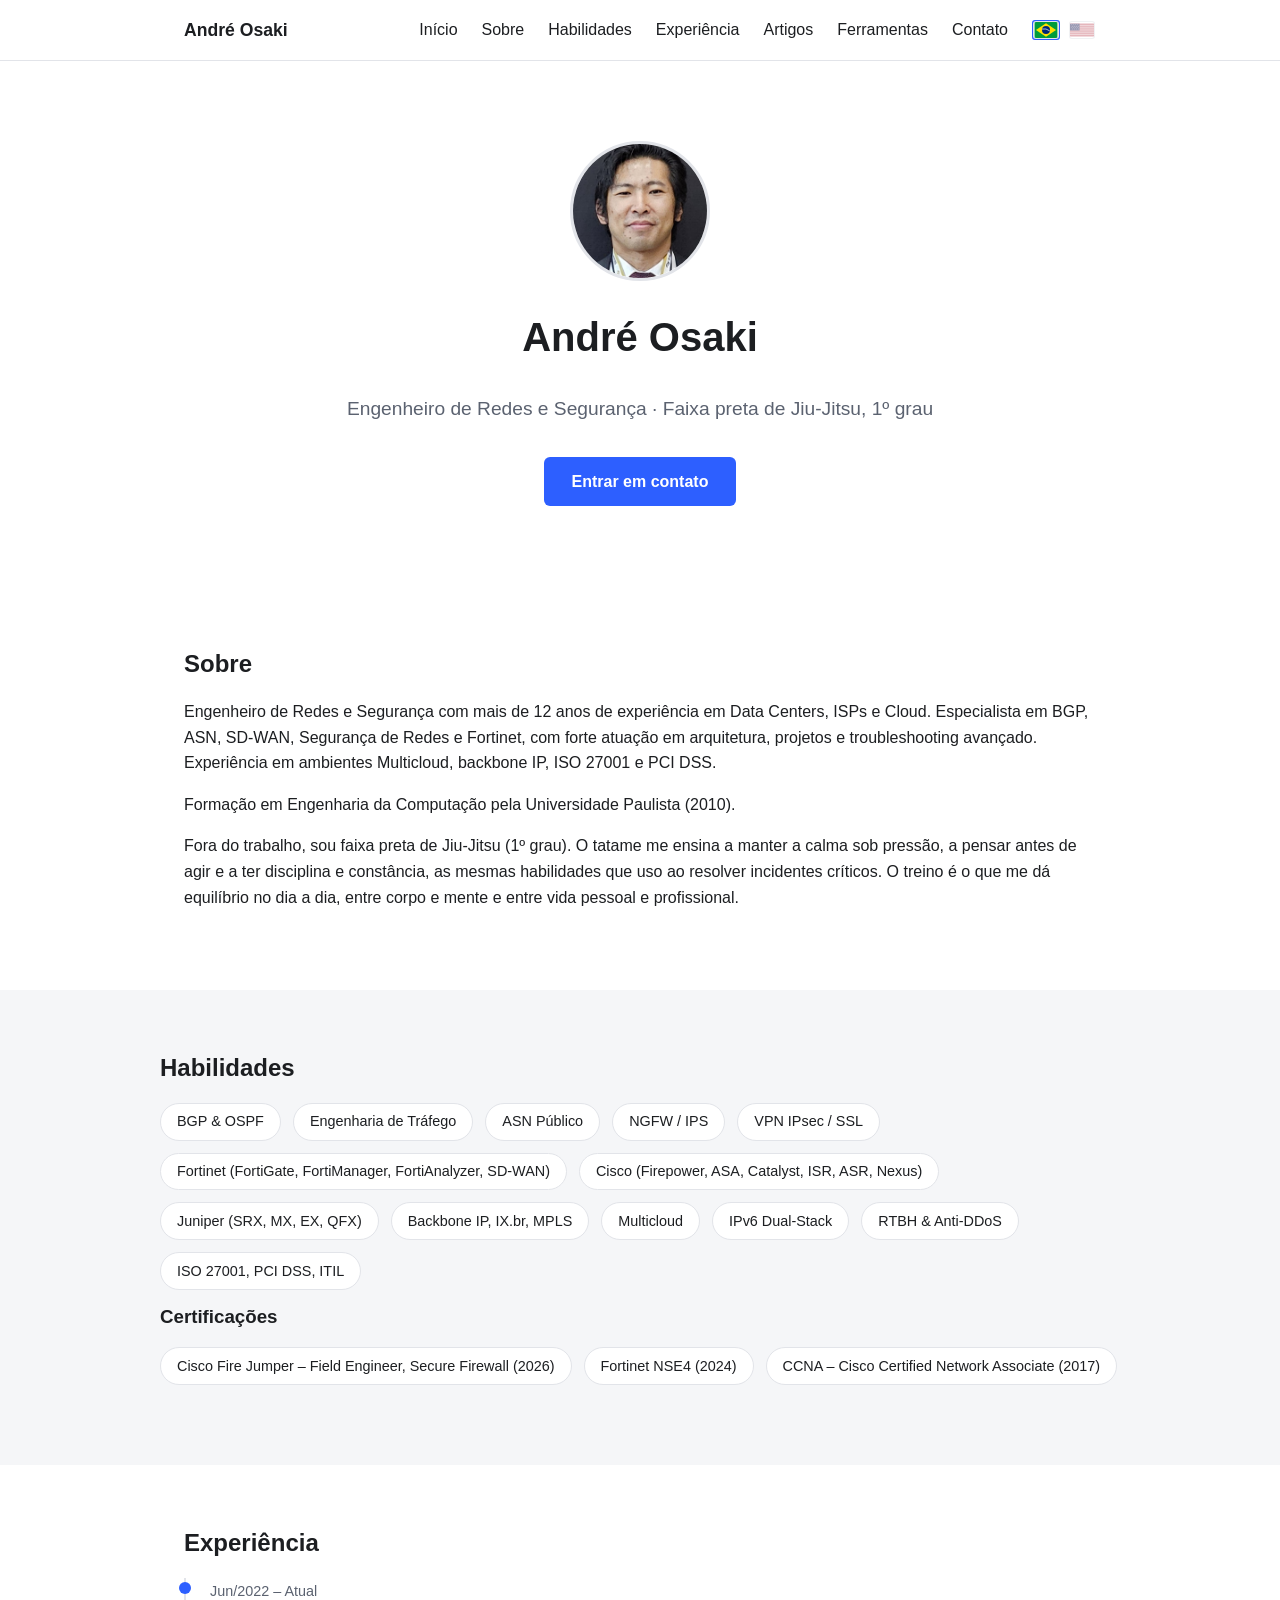
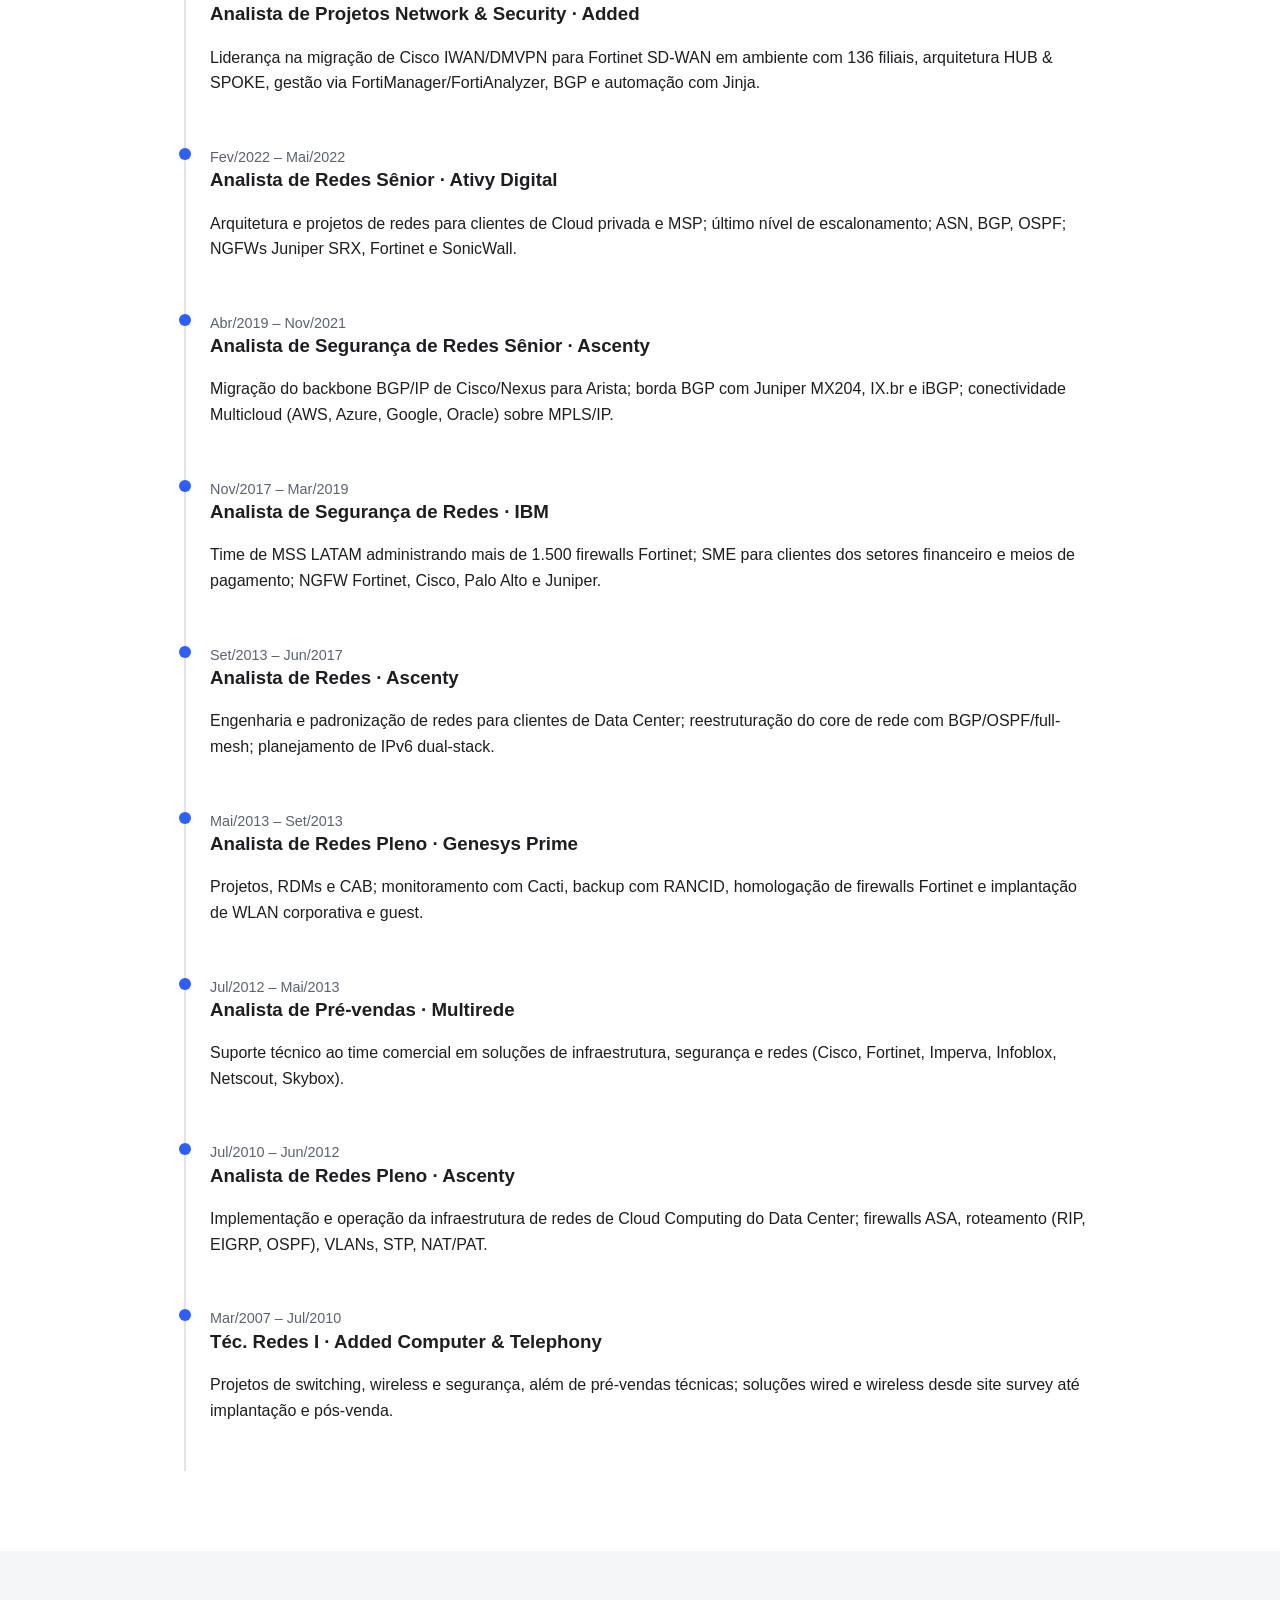
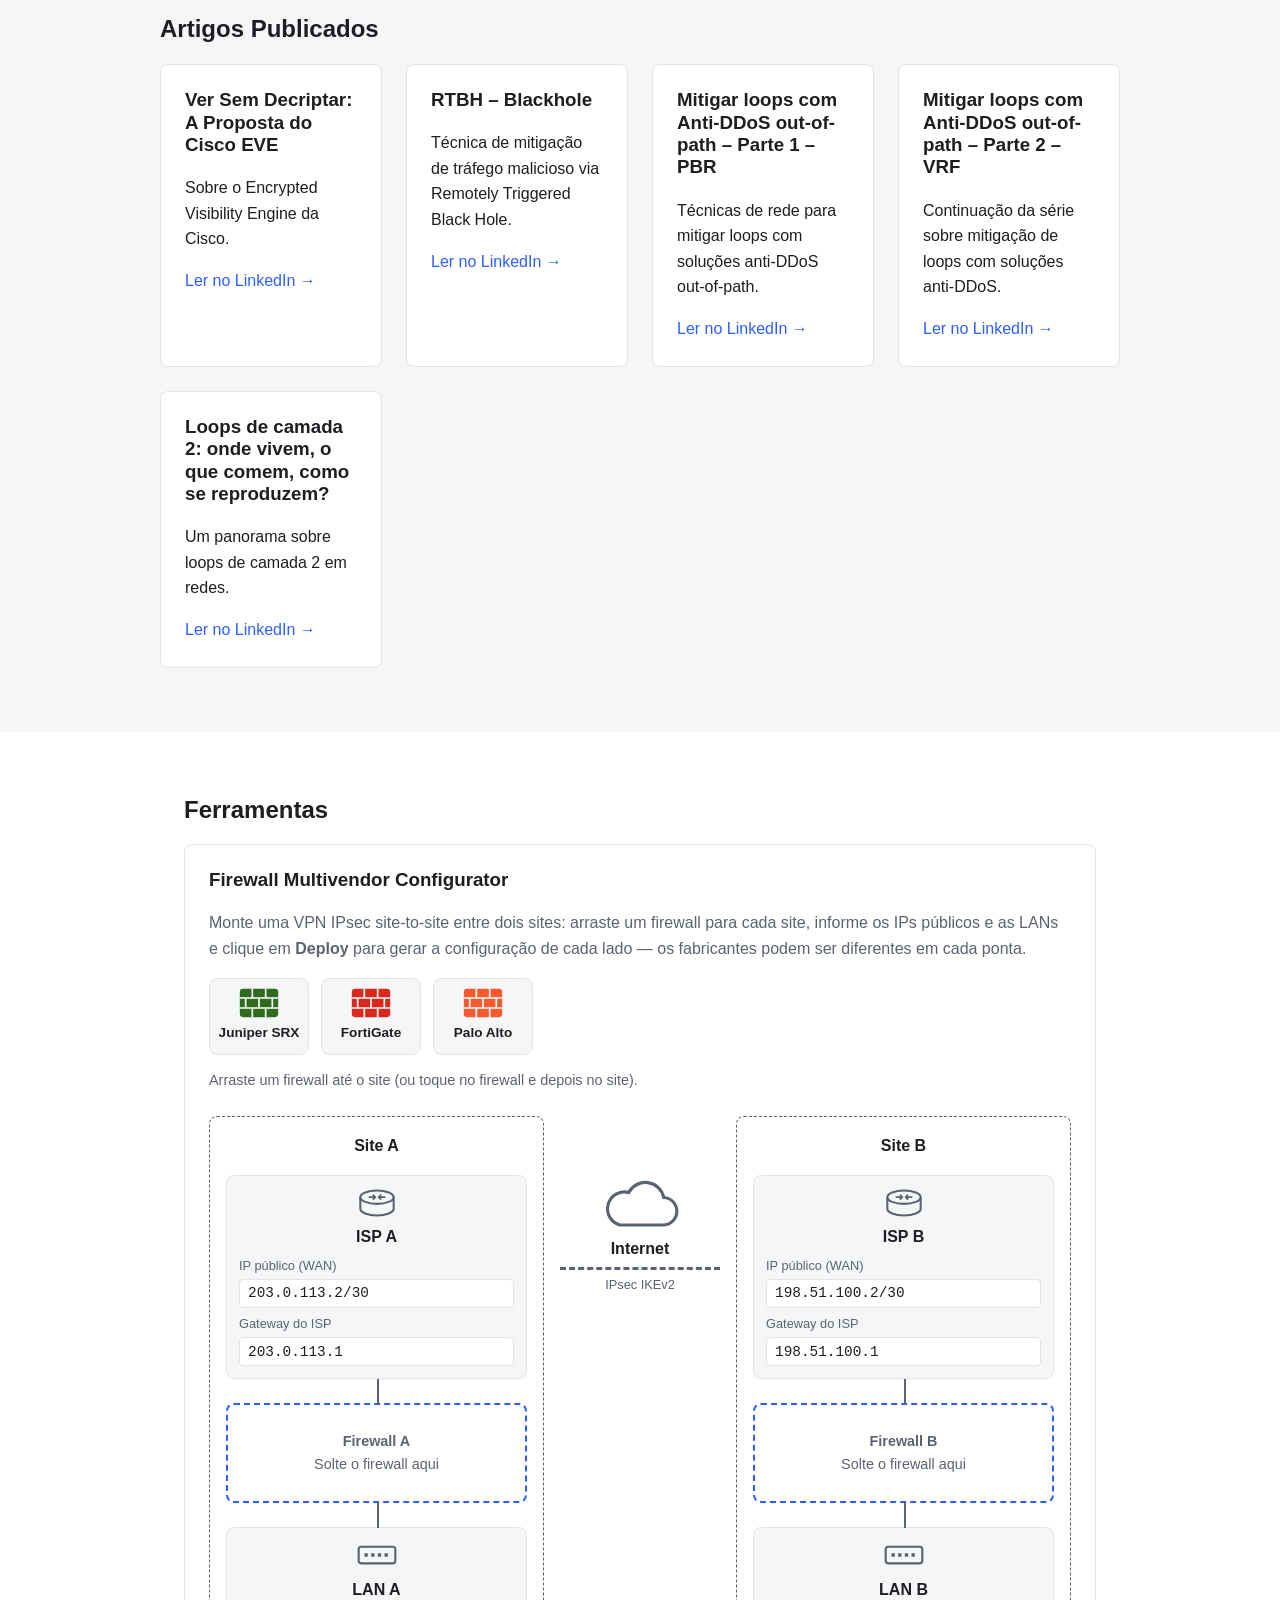
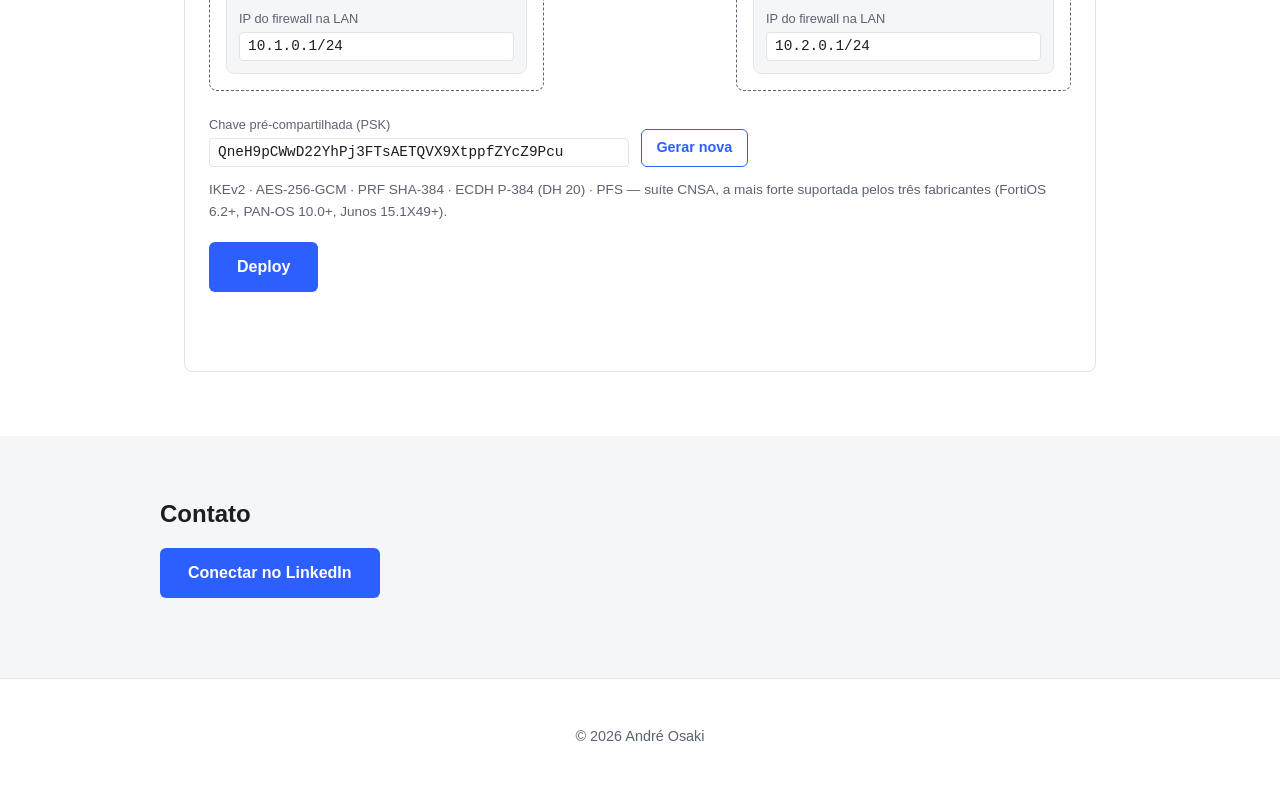
==== commit 19c9dae7: "Separa a configuração gerada em blocos e remove o ícone Juniper - Paleta passa a ter Juniper SRX, Fo" ====
--- a/index.html
+++ b/index.html
@@ -8,7 +8,7 @@
   <link rel="alternate" hreflang="pt-BR" href="https://osakikiyohiko.github.io/personalsite/" />
   <link rel="alternate" hreflang="en" href="https://osakikiyohiko.github.io/personalsite/en/" />
   <link rel="icon" type="image/svg+xml" href="img/favicon.svg" />
-  <link rel="stylesheet" href="css/style.css?v=5" />
+  <link rel="stylesheet" href="css/style.css?v=6" />
   <script>
     // Aplica o bloqueio antes da primeira pintura, para o conteúdo não "piscar" sem blur. Só no
     // domínio publicado: aberto localmente (file://, localhost), o Turnstile e o Worker recusam a
@@ -232,6 +232,7 @@
       <div id="fwTool" class="tool"
            data-msg-copy="Copiar configuração"
            data-msg-copied="Copiado!"
+           data-msg-copy-block="Copiar bloco"
            data-msg-copy-error="Não foi possível copiar"
            data-msg-remove="Remover firewall"
            data-msg-need-fw="Arraste um firewall para o Site A e outro para o Site B."
@@ -241,7 +242,7 @@
            data-msg-same-ip="Os IPs públicos dos dois sites precisam ser diferentes."
            data-msg-overlap="As LANs dos dois sites não podem se sobrepor."
            data-msg-psk="A chave pré-compartilhada deve ter de 20 a 64 caracteres: letras, números ou !@#$%&amp;*_+=.,:-"
-           data-msg-ok="Configurações geradas. Revise-as antes de aplicar nos equipamentos."
+           data-msg-ok="Configurações geradas, separadas em blocos na ordem de aplicação. Revise-as antes de aplicar nos equipamentos."
            data-msg-ifaces="Interfaces — WAN: {wan} · LAN: {lan} (ajuste se necessário)">
         <h3>Firewall Multivendor Configurator</h3>
         <p class="tool-intro">
@@ -251,11 +252,8 @@
         </p>
 
         <div class="fw-palette" role="group" aria-label="Firewalls">
-          <button type="button" class="fw-item v-srx" draggable="true" data-vendor="srx" data-label="SRX" aria-pressed="false">
-            <svg class="fw-icon" aria-hidden="true"><use href="#icon-fw" /></svg>SRX
-          </button>
-          <button type="button" class="fw-item v-juniper" draggable="true" data-vendor="juniper" data-label="Juniper" aria-pressed="false">
-            <svg class="fw-icon" aria-hidden="true"><use href="#icon-fw" /></svg>Juniper
+          <button type="button" class="fw-item v-srx" draggable="true" data-vendor="srx" data-label="Juniper SRX" aria-pressed="false">
+            <svg class="fw-icon" aria-hidden="true"><use href="#icon-fw" /></svg>Juniper SRX
           </button>
           <button type="button" class="fw-item v-fortigate" draggable="true" data-vendor="fortigate" data-label="FortiGate" aria-pressed="false">
             <svg class="fw-icon" aria-hidden="true"><use href="#icon-fw" /></svg>FortiGate
@@ -265,8 +263,7 @@
           </button>
         </div>
         <p class="tool-hint">
-          Arraste um firewall até o site (ou toque no firewall e depois no site). SRX gera comandos
-          <code>set</code>; Juniper gera a configuração Junos no formato hierárquico.
+          Arraste um firewall até o site (ou toque no firewall e depois no site).
         </p>
 
         <div class="topology">
@@ -331,7 +328,7 @@
           </label>
           <button type="button" id="fwPskGen" class="btn-secondary">Gerar nova</button>
           <p class="tool-crypto">IKEv2 · AES-256-GCM · PRF SHA-384 · ECDH P-384 (DH 20) · PFS — suíte CNSA,
-            a mais forte suportada pelos quatro fabricantes (FortiOS 6.2+, PAN-OS 10.0+, Junos 15.1X49+).</p>
+            a mais forte suportada pelos três fabricantes (FortiOS 6.2+, PAN-OS 10.0+, Junos 15.1X49+).</p>
         </div>
 
         <button type="button" id="fwDeploy" class="btn-primary">Deploy</button>
@@ -344,7 +341,7 @@
               <button type="button" class="btn-secondary btn-copy" data-target="fwCfgA">Copiar configuração</button>
             </div>
             <p id="fwNoteA" class="fw-note"></p>
-            <pre><code id="fwCfgA"></code></pre>
+            <div id="fwCfgA" class="fw-blocks"></div>
           </div>
           <div class="fw-config">
             <div class="fw-config-head">
@@ -352,7 +349,7 @@
               <button type="button" class="btn-secondary btn-copy" data-target="fwCfgB">Copiar configuração</button>
             </div>
             <p id="fwNoteB" class="fw-note"></p>
-            <pre><code id="fwCfgB"></code></pre>
+            <div id="fwCfgB" class="fw-blocks"></div>
           </div>
         </div>
       </div>
@@ -371,6 +368,6 @@
   </footer>
 
   <script src="js/script.js?v=5"></script>
-  <script src="js/fwconfig.js?v=2"></script>
+  <script src="js/fwconfig.js?v=3"></script>
 </body>
 </html>
--- a/css/style.css
+++ b/css/style.css
@@ -441,7 +441,6 @@
 }
 
 .v-srx .fw-icon { color: #2f6b1f; }
-.v-juniper .fw-icon { color: #84b135; }
 .v-fortigate .fw-icon { color: #da291c; }
 .v-paloalto .fw-icon { color: #fa582d; }
 
@@ -643,8 +642,8 @@
 
 .fw-output {
   display: grid;
-  grid-template-columns: repeat(auto-fit, minmax(300px, 1fr));
-  gap: 1.5rem;
+  grid-template-columns: 1fr;
+  gap: 2rem;
   scroll-margin-top: 5rem;
 }
 
@@ -669,13 +668,51 @@
 }
 
 .fw-note {
-  margin: 0.4rem 0;
+  margin: 0.4rem 0 0.75rem;
   font-size: 0.85rem;
 }
 
-.fw-config pre {
+.fw-blocks {
+  display: flex;
+  flex-direction: column;
+  gap: 1rem;
+}
+
+.fw-block {
+  padding: 0.75rem;
+  background: var(--color-bg-alt);
+  border: 1px solid var(--color-border);
+  border-radius: 6px;
+}
+
+.fw-block-head {
+  display: flex;
+  align-items: center;
+  justify-content: space-between;
+  gap: 0.5rem;
+}
+
+.fw-block-head h5 {
   margin: 0;
-  max-height: 460px;
+  font-size: 0.95rem;
+}
+
+.btn-copy-block {
+  padding: 0.2rem 0.6rem;
+  font-size: 0.8rem;
+  white-space: nowrap;
+}
+
+.fw-block-desc {
+  margin: 0.3rem 0 0.6rem;
+  font-size: 0.85rem;
+  line-height: 1.45;
+  color: var(--color-text-muted);
+}
+
+.fw-block pre {
+  margin: 0;
+  max-height: 320px;
   overflow: auto;
   padding: 1rem;
   font-size: 0.8rem;
@@ -697,8 +734,4 @@
   .wan-link {
     margin-top: 0;
   }
-
-  .fw-output {
-    grid-template-columns: 1fr;
-  }
-}
+}
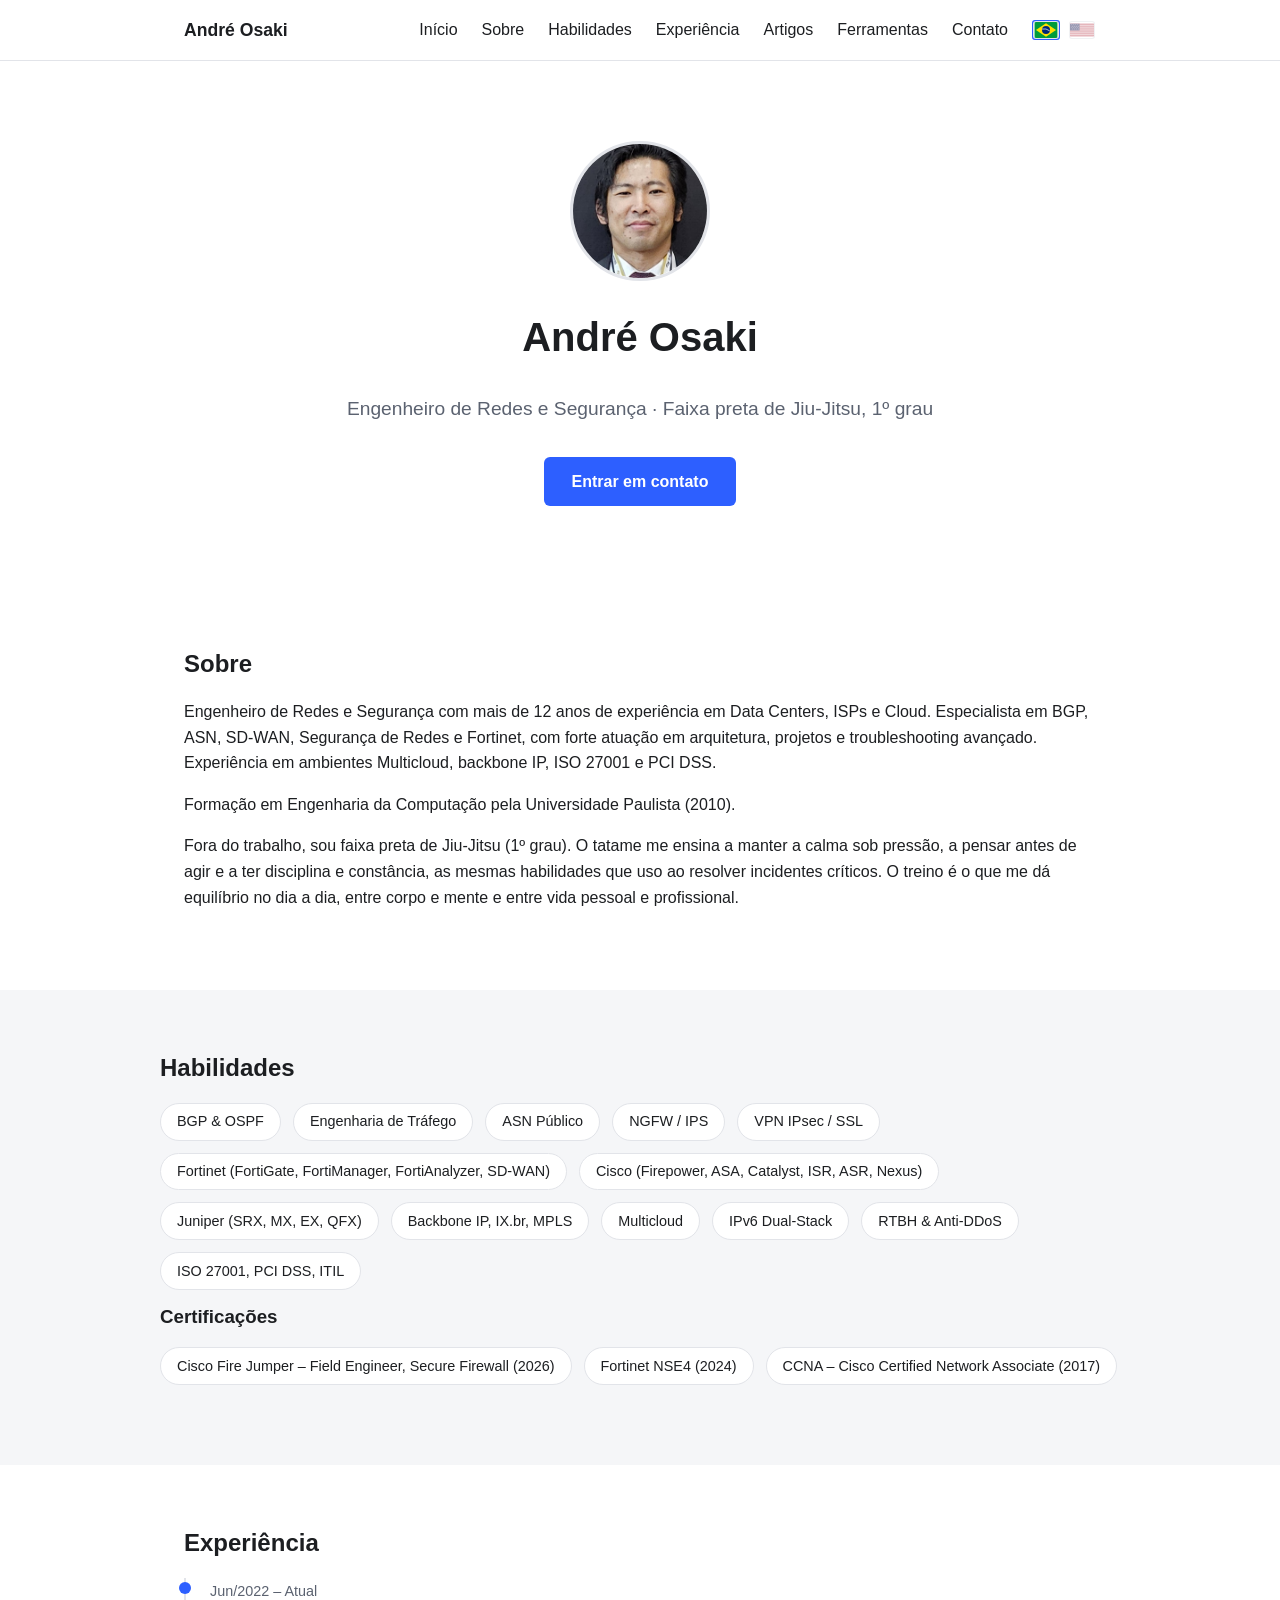
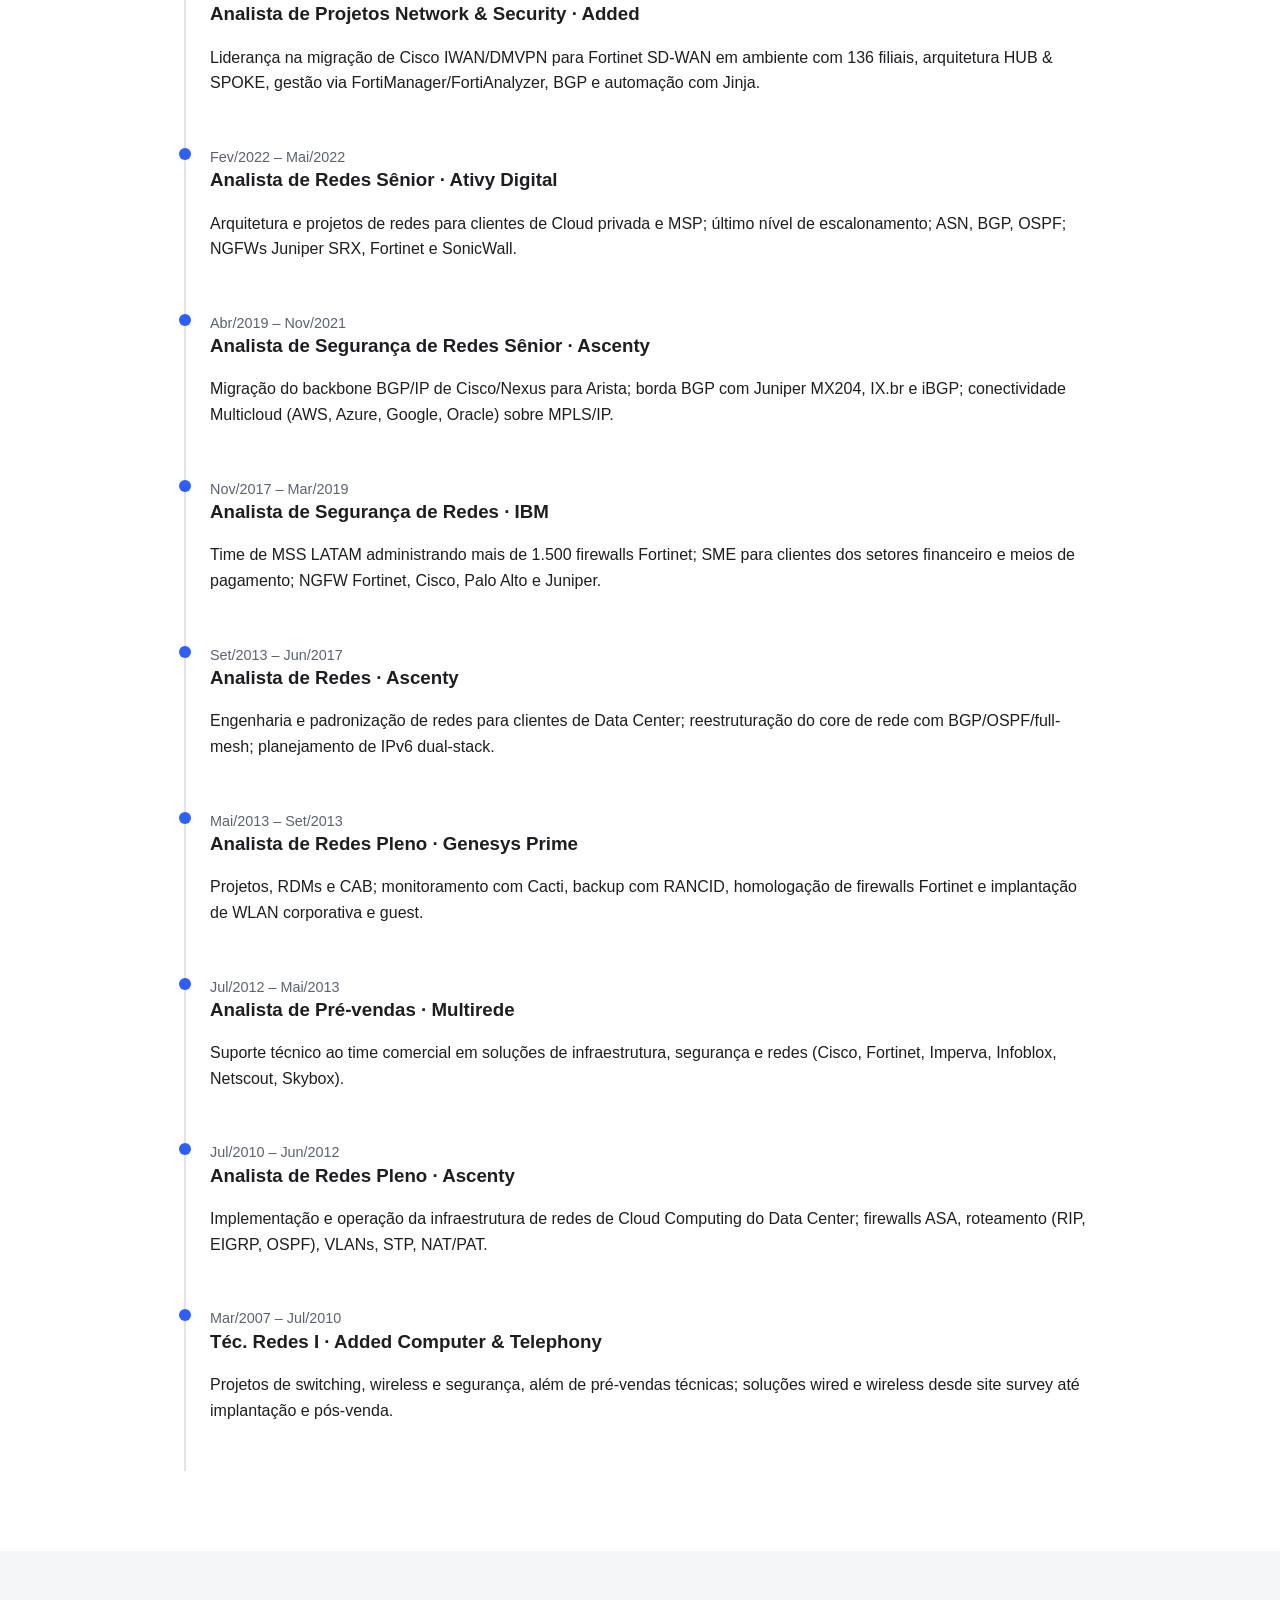
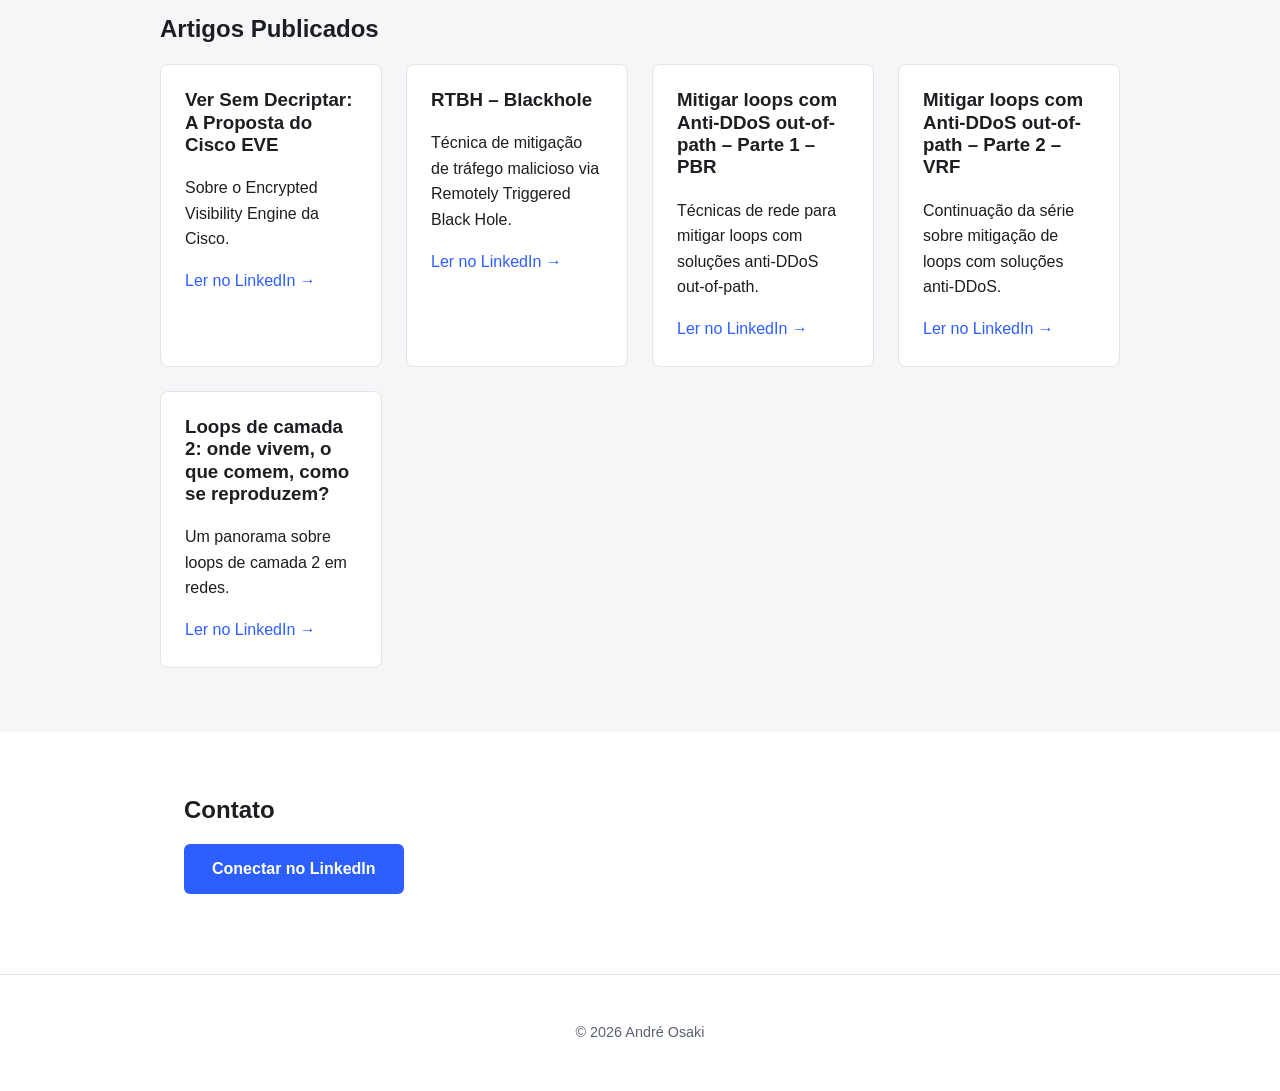
==== commit 37c55779: "Move o configurador para página própria, compara sites lado a lado e adiciona Cisco ASA - Ferramenta" ====
--- a/index.html
+++ b/index.html
@@ -8,7 +8,7 @@
   <link rel="alternate" hreflang="pt-BR" href="https://osakikiyohiko.github.io/personalsite/" />
   <link rel="alternate" hreflang="en" href="https://osakikiyohiko.github.io/personalsite/en/" />
   <link rel="icon" type="image/svg+xml" href="img/favicon.svg" />
-  <link rel="stylesheet" href="css/style.css?v=6" />
+  <link rel="stylesheet" href="css/style.css?v=8" />
   <script>
     // Aplica o bloqueio antes da primeira pintura, para o conteúdo não "piscar" sem blur. Só no
     // domínio publicado: aberto localmente (file://, localhost), o Turnstile e o Worker recusam a
@@ -45,7 +45,7 @@
           <li><a href="#habilidades">Habilidades</a></li>
           <li><a href="#experiencia">Experiência</a></li>
           <li><a href="#projetos">Artigos</a></li>
-          <li><a href="#ferramentas">Ferramentas</a></li>
+          <li><a href="ferramentas/">Ferramentas</a></li>
           <li><a href="#contato">Contato</a></li>
         </ul>
       </nav>
@@ -208,154 +208,7 @@
       </div>
     </section>
 
-    <section id="ferramentas" class="section">
-      <h2>Ferramentas</h2>
-      <svg class="icon-defs" aria-hidden="true" focusable="false">
-        <symbol id="icon-fw" viewBox="0 0 48 36">
-          <rect x="1" y="1" width="46" height="34" rx="4" fill="currentColor" />
-          <path d="M1 12h46M1 24h46M16 1v11M32 1v11M8 12v12M24 12v12M40 12v12M16 24v11M32 24v11" stroke="#fff" stroke-width="2" />
-        </symbol>
-        <symbol id="icon-isp" viewBox="0 0 48 36">
-          <path d="M4 11v14c0 4.4 9 8 20 8s20-3.6 20-8V11" fill="none" stroke="currentColor" stroke-width="2.5" />
-          <ellipse cx="24" cy="11" rx="20" ry="8" fill="none" stroke="currentColor" stroke-width="2.5" />
-          <path d="M14 11h8m-3-3 3 3-3 3M34 11h-8m3-3-3 3 3 3" fill="none" stroke="currentColor" stroke-width="2" />
-        </symbol>
-        <symbol id="icon-lan" viewBox="0 0 48 36">
-          <rect x="2" y="8" width="44" height="20" rx="3" fill="none" stroke="currentColor" stroke-width="2.5" />
-          <path d="M9 18h4M17 18h4M25 18h4M33 18h4" stroke="currentColor" stroke-width="4" />
-        </symbol>
-        <symbol id="icon-cloud" viewBox="0 0 64 40">
-          <path d="M16 36h34a11 11 0 0 0 1-22A15 15 0 0 0 23 10a11 11 0 0 0-7 26z" fill="none" stroke="currentColor" stroke-width="2.5" />
-        </symbol>
-      </svg>
-
-      <div id="fwTool" class="tool"
-           data-msg-copy="Copiar configuração"
-           data-msg-copied="Copiado!"
-           data-msg-copy-block="Copiar bloco"
-           data-msg-copy-error="Não foi possível copiar"
-           data-msg-remove="Remover firewall"
-           data-msg-need-fw="Arraste um firewall para o Site A e outro para o Site B."
-           data-msg-invalid="Valor inválido: {field}."
-           data-msg-gw="O gateway do {site} precisa estar na mesma sub-rede do IP público."
-           data-msg-lan-wan="A LAN do {site} não pode estar na mesma sub-rede do IP público."
-           data-msg-same-ip="Os IPs públicos dos dois sites precisam ser diferentes."
-           data-msg-overlap="As LANs dos dois sites não podem se sobrepor."
-           data-msg-psk="A chave pré-compartilhada deve ter de 20 a 64 caracteres: letras, números ou !@#$%&amp;*_+=.,:-"
-           data-msg-ok="Configurações geradas, separadas em blocos na ordem de aplicação. Revise-as antes de aplicar nos equipamentos."
-           data-msg-ifaces="Interfaces — WAN: {wan} · LAN: {lan} (ajuste se necessário)">
-        <h3>Firewall Multivendor Configurator</h3>
-        <p class="tool-intro">
-          Monte uma VPN IPsec site-to-site entre dois sites: arraste um firewall para cada site,
-          informe os IPs públicos e as LANs e clique em <strong>Deploy</strong> para gerar a
-          configuração de cada lado — os fabricantes podem ser diferentes em cada ponta.
-        </p>
-
-        <div class="fw-palette" role="group" aria-label="Firewalls">
-          <button type="button" class="fw-item v-srx" draggable="true" data-vendor="srx" data-label="Juniper SRX" aria-pressed="false">
-            <svg class="fw-icon" aria-hidden="true"><use href="#icon-fw" /></svg>Juniper SRX
-          </button>
-          <button type="button" class="fw-item v-fortigate" draggable="true" data-vendor="fortigate" data-label="FortiGate" aria-pressed="false">
-            <svg class="fw-icon" aria-hidden="true"><use href="#icon-fw" /></svg>FortiGate
-          </button>
-          <button type="button" class="fw-item v-paloalto" draggable="true" data-vendor="paloalto" data-label="Palo Alto" aria-pressed="false">
-            <svg class="fw-icon" aria-hidden="true"><use href="#icon-fw" /></svg>Palo Alto
-          </button>
-        </div>
-        <p class="tool-hint">
-          Arraste um firewall até o site (ou toque no firewall e depois no site).
-        </p>
-
-        <div class="topology">
-          <div class="site">
-            <h4>Site A</h4>
-            <div class="node">
-              <svg class="node-icon" aria-hidden="true"><use href="#icon-isp" /></svg>
-              <strong>ISP A</strong>
-              <label>IP público (WAN)
-                <input id="fwWanA" value="203.0.113.2/30" data-name="IP público do Site A" spellcheck="false" autocomplete="off" />
-              </label>
-              <label>Gateway do ISP
-                <input id="fwGwA" value="203.0.113.1" data-name="gateway do ISP A" spellcheck="false" autocomplete="off" />
-              </label>
-            </div>
-            <div id="fwSlotA" class="node fw-slot" data-name="Firewall A" role="button" tabindex="0" aria-label="Firewall A">
-              <span class="fw-slot-empty"><strong>Firewall A</strong><br />Solte o firewall aqui</span>
-            </div>
-            <div class="node">
-              <svg class="node-icon" aria-hidden="true"><use href="#icon-lan" /></svg>
-              <strong>LAN A</strong>
-              <label>IP do firewall na LAN
-                <input id="fwLanA" value="10.1.0.1/24" data-name="IP da LAN A" spellcheck="false" autocomplete="off" />
-              </label>
-            </div>
-          </div>
-
-          <div class="wan-link">
-            <svg class="wan-cloud" aria-hidden="true"><use href="#icon-cloud" /></svg>
-            <strong>Internet</strong>
-            <span id="fwTunnel" class="tunnel">IPsec IKEv2</span>
-          </div>
-
-          <div class="site">
-            <h4>Site B</h4>
-            <div class="node">
-              <svg class="node-icon" aria-hidden="true"><use href="#icon-isp" /></svg>
-              <strong>ISP B</strong>
-              <label>IP público (WAN)
-                <input id="fwWanB" value="198.51.100.2/30" data-name="IP público do Site B" spellcheck="false" autocomplete="off" />
-              </label>
-              <label>Gateway do ISP
-                <input id="fwGwB" value="198.51.100.1" data-name="gateway do ISP B" spellcheck="false" autocomplete="off" />
-              </label>
-            </div>
-            <div id="fwSlotB" class="node fw-slot" data-name="Firewall B" role="button" tabindex="0" aria-label="Firewall B">
-              <span class="fw-slot-empty"><strong>Firewall B</strong><br />Solte o firewall aqui</span>
-            </div>
-            <div class="node">
-              <svg class="node-icon" aria-hidden="true"><use href="#icon-lan" /></svg>
-              <strong>LAN B</strong>
-              <label>IP do firewall na LAN
-                <input id="fwLanB" value="10.2.0.1/24" data-name="IP da LAN B" spellcheck="false" autocomplete="off" />
-              </label>
-            </div>
-          </div>
-        </div>
-
-        <div class="tool-options">
-          <label>Chave pré-compartilhada (PSK)
-            <input id="fwPsk" spellcheck="false" autocomplete="off" />
-          </label>
-          <button type="button" id="fwPskGen" class="btn-secondary">Gerar nova</button>
-          <p class="tool-crypto">IKEv2 · AES-256-GCM · PRF SHA-384 · ECDH P-384 (DH 20) · PFS — suíte CNSA,
-            a mais forte suportada pelos três fabricantes (FortiOS 6.2+, PAN-OS 10.0+, Junos 15.1X49+).</p>
-        </div>
-
-        <button type="button" id="fwDeploy" class="btn-primary">Deploy</button>
-        <p id="fwStatus" class="tool-status" role="status"></p>
-
-        <div id="fwOutput" class="fw-output" hidden>
-          <div class="fw-config">
-            <div class="fw-config-head">
-              <h4 id="fwTitleA">Site A</h4>
-              <button type="button" class="btn-secondary btn-copy" data-target="fwCfgA">Copiar configuração</button>
-            </div>
-            <p id="fwNoteA" class="fw-note"></p>
-            <div id="fwCfgA" class="fw-blocks"></div>
-          </div>
-          <div class="fw-config">
-            <div class="fw-config-head">
-              <h4 id="fwTitleB">Site B</h4>
-              <button type="button" class="btn-secondary btn-copy" data-target="fwCfgB">Copiar configuração</button>
-            </div>
-            <p id="fwNoteB" class="fw-note"></p>
-            <div id="fwCfgB" class="fw-blocks"></div>
-          </div>
-        </div>
-      </div>
-    </section>
-
-    <section id="contato" class="section alt">
+    <section id="contato" class="section">
       <h2>Contato</h2>
       <p>
         <a data-link="linkedin" target="_blank" rel="noopener" class="btn-primary">Conectar no LinkedIn</a>
@@ -368,6 +221,5 @@
   </footer>
 
   <script src="js/script.js?v=5"></script>
-  <script src="js/fwconfig.js?v=3"></script>
 </body>
 </html>
--- a/css/style.css
+++ b/css/style.css
@@ -354,6 +354,11 @@
 
 /* Ferramentas: Firewall Multivendor Configurator */
 
+/* Página da ferramenta (ferramentas/): mais larga, para comparar os dois sites lado a lado. */
+.section-wide {
+  max-width: 1280px;
+}
+
 .icon-defs {
   position: absolute;
   width: 0;
@@ -443,6 +448,7 @@
 .v-srx .fw-icon { color: #2f6b1f; }
 .v-fortigate .fw-icon { color: #da291c; }
 .v-paloalto .fw-icon { color: #fa582d; }
+.v-asa .fw-icon { color: #049fd9; }
 
 .topology {
   display: grid;
@@ -641,9 +647,6 @@
 }
 
 .fw-output {
-  display: grid;
-  grid-template-columns: 1fr;
-  gap: 2rem;
   scroll-margin-top: 5rem;
 }
 
@@ -651,24 +654,29 @@
   display: none;
 }
 
-.fw-config {
-  min-width: 0;
-}
-
-.fw-config-head {
-  display: flex;
-  flex-wrap: wrap;
-  align-items: center;
-  justify-content: space-between;
-  gap: 0.5rem;
-}
-
-.fw-config-head h4 {
+.fw-compare-head,
+.fw-row-cols {
+  display: grid;
+  grid-template-columns: repeat(2, minmax(0, 1fr));
+  gap: 1rem;
+}
+
+.fw-compare-head {
+  margin-bottom: 1rem;
+}
+
+.fw-site-head {
+  padding: 0.75rem;
+  border: 1px solid var(--color-border);
+  border-radius: 6px;
+}
+
+.fw-site-head h4 {
   margin: 0;
 }
 
 .fw-note {
-  margin: 0.4rem 0 0.75rem;
+  margin: 0.3rem 0 0.6rem;
   font-size: 0.85rem;
 }
 
@@ -678,23 +686,41 @@
   gap: 1rem;
 }
 
-.fw-block {
+.fw-row {
   padding: 0.75rem;
   background: var(--color-bg-alt);
   border: 1px solid var(--color-border);
   border-radius: 6px;
 }
 
-.fw-block-head {
+.fw-row-head h5 {
+  margin: 0;
+  font-size: 0.95rem;
+}
+
+.fw-block-desc {
+  margin: 0.3rem 0 0.6rem;
+  font-size: 0.85rem;
+  line-height: 1.45;
+  color: var(--color-text-muted);
+}
+
+.fw-cell {
+  min-width: 0;
+}
+
+.fw-cell-head {
   display: flex;
   align-items: center;
   justify-content: space-between;
   gap: 0.5rem;
-}
-
-.fw-block-head h5 {
-  margin: 0;
-  font-size: 0.95rem;
+  margin-bottom: 0.35rem;
+}
+
+.fw-cell-site {
+  font-size: 0.8rem;
+  font-weight: 600;
+  color: var(--color-text-muted);
 }
 
 .btn-copy-block {
@@ -703,19 +729,22 @@
   white-space: nowrap;
 }
 
-.fw-block-desc {
-  margin: 0.3rem 0 0.6rem;
+.fw-na {
+  margin: 0;
+  padding: 1rem;
   font-size: 0.85rem;
-  line-height: 1.45;
-  color: var(--color-text-muted);
-}
-
-.fw-block pre {
+  font-style: italic;
+  color: var(--color-text-muted);
+  border: 1px dashed var(--color-border);
+  border-radius: 6px;
+}
+
+.fw-cell pre {
   margin: 0;
-  max-height: 320px;
+  max-height: 360px;
   overflow: auto;
-  padding: 1rem;
-  font-size: 0.8rem;
+  padding: 0.75rem;
+  font-size: 0.78rem;
   line-height: 1.45;
   color: #e2e8f0;
   background: #0f172a;
@@ -734,4 +763,9 @@
   .wan-link {
     margin-top: 0;
   }
-}
+
+  .fw-compare-head,
+  .fw-row-cols {
+    grid-template-columns: 1fr;
+  }
+}
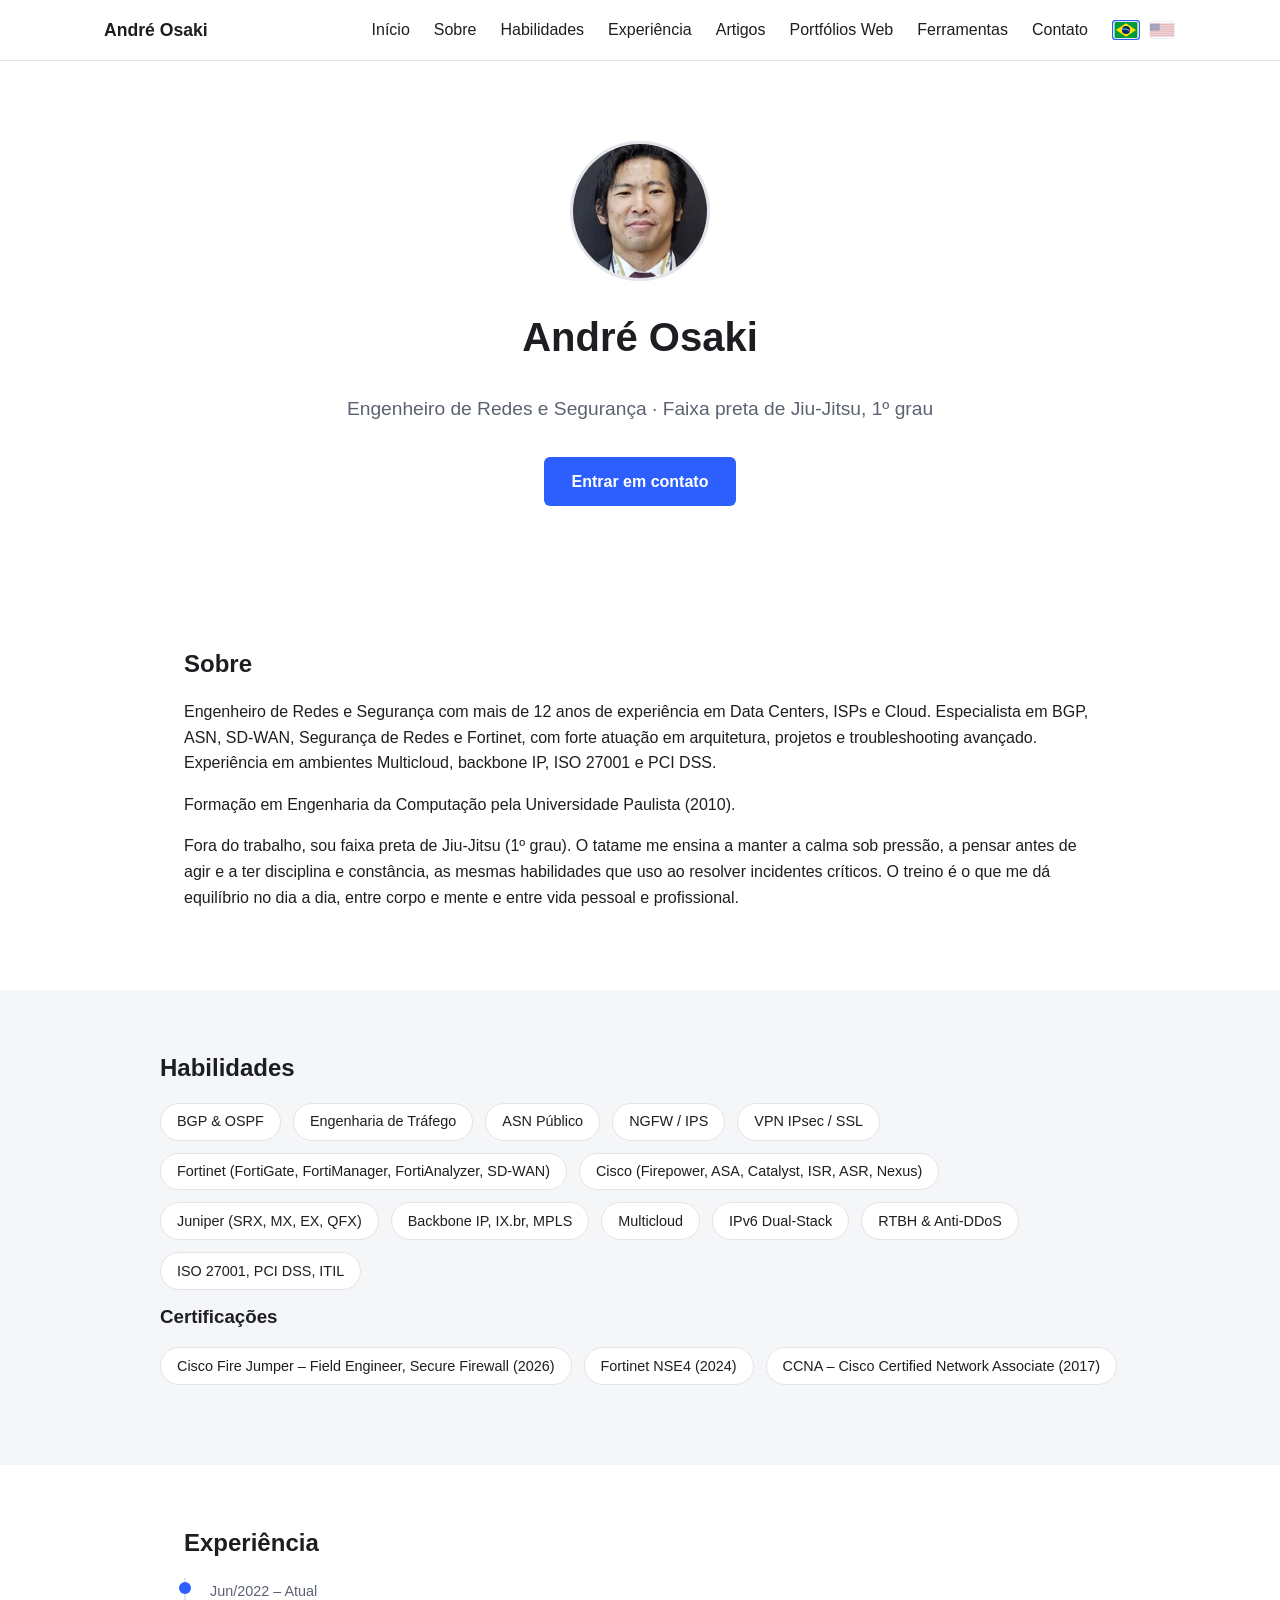
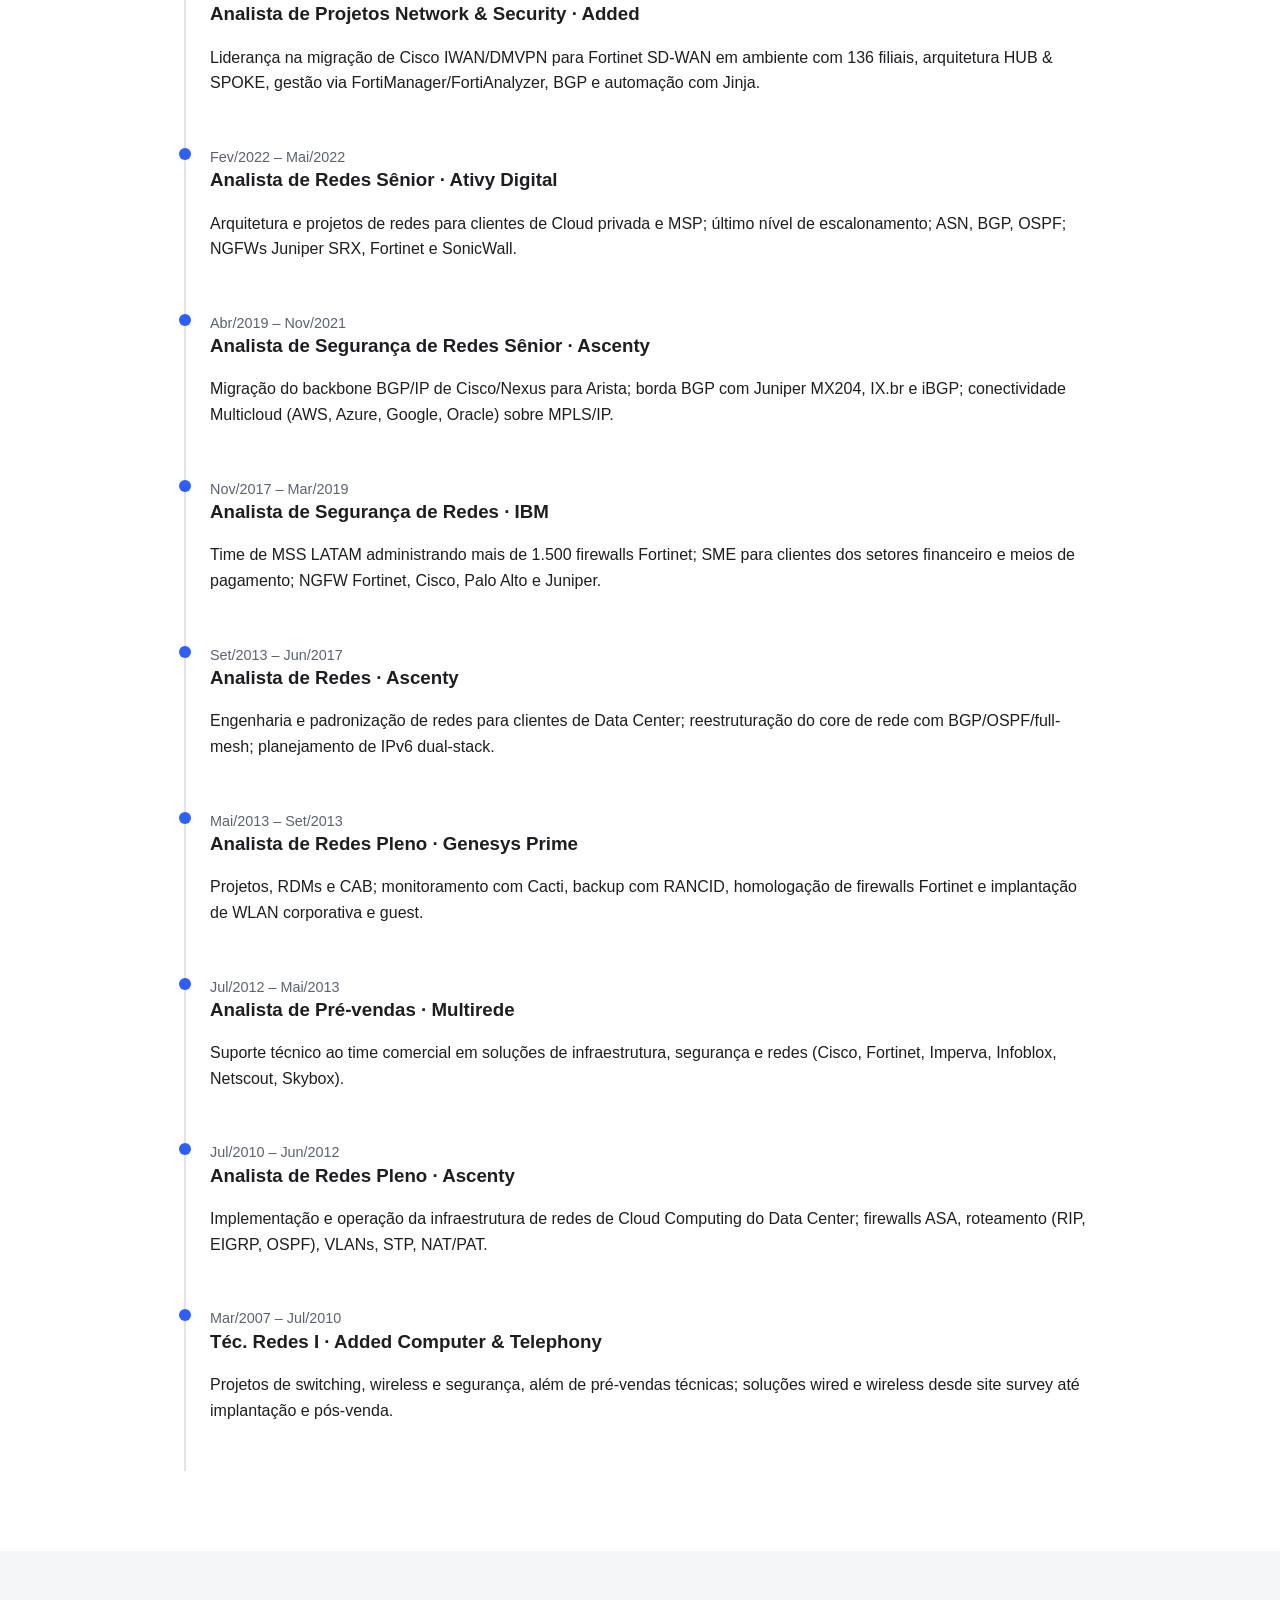
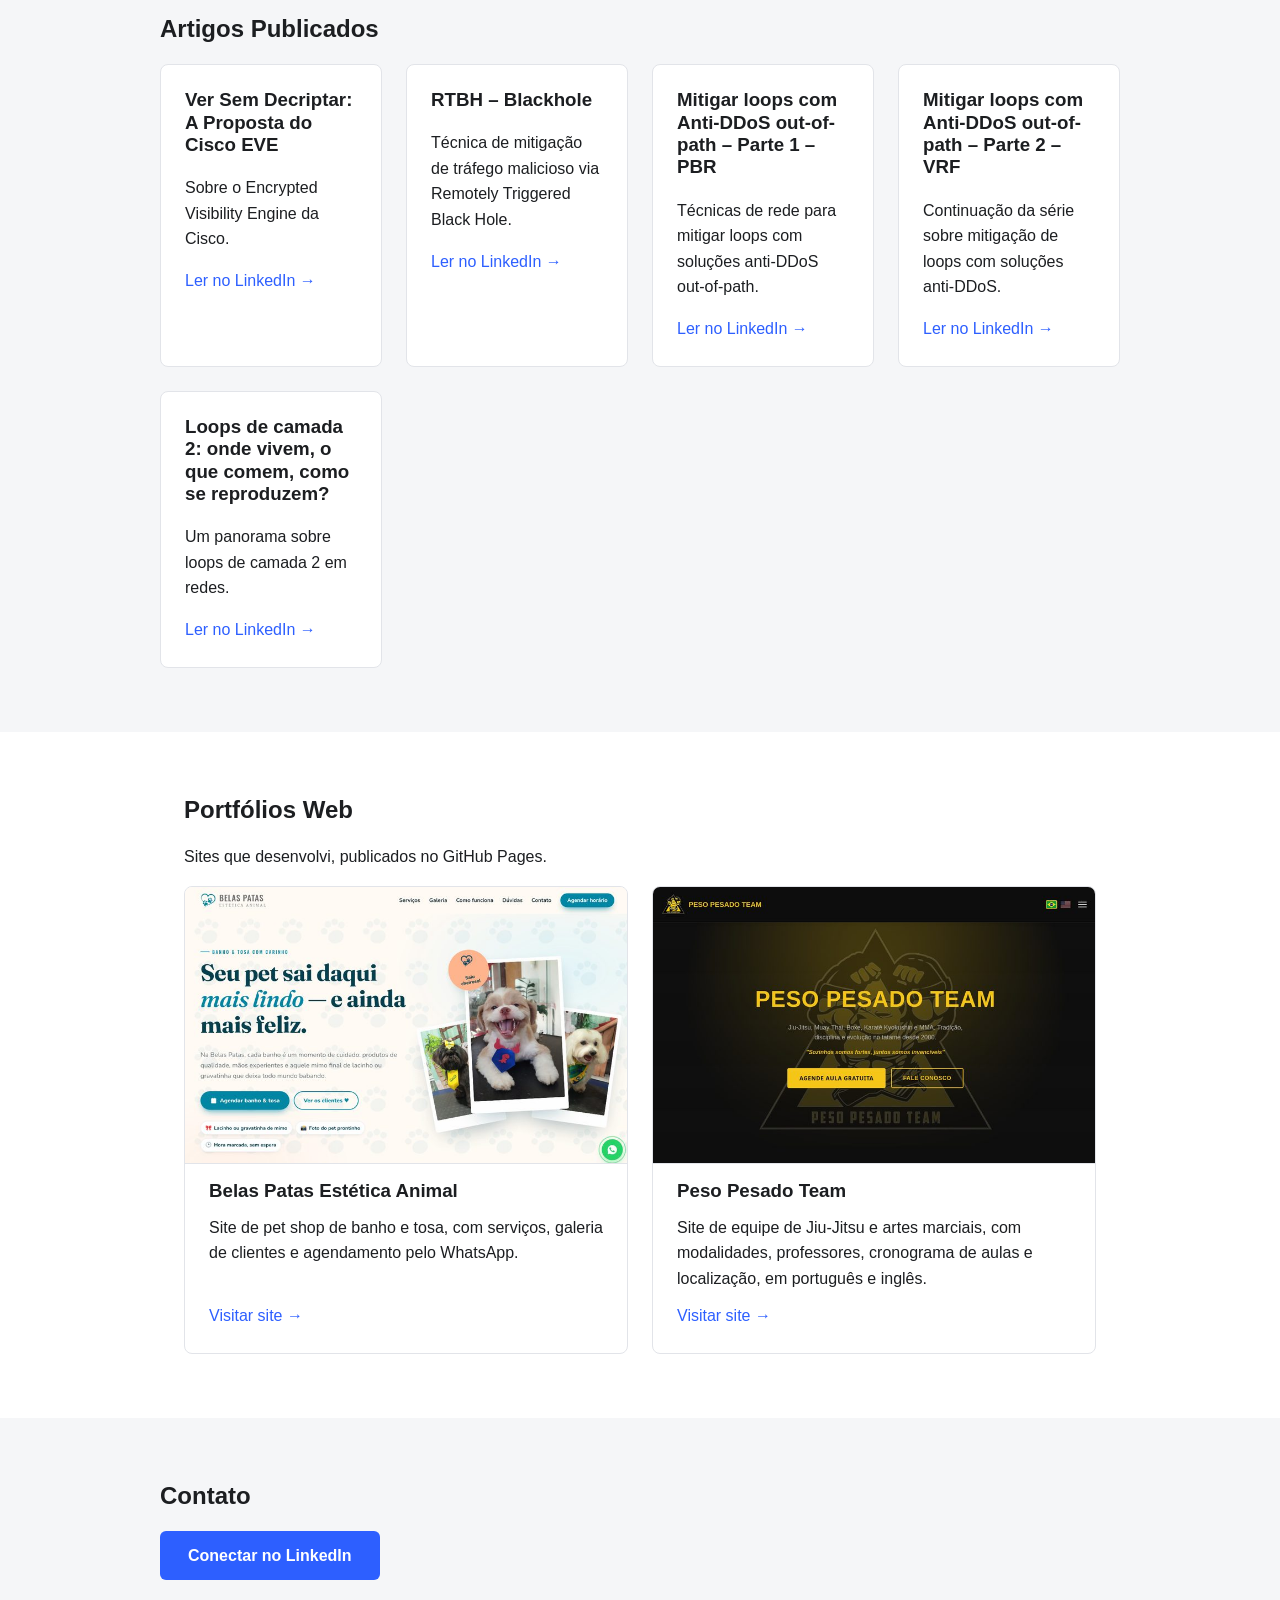
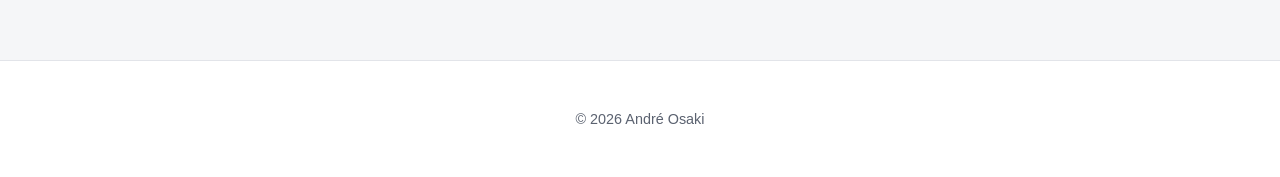
==== commit 9f7507da: "Adiciona aba Portfólios Web com prévias dos sites Co-Authored-By: Claude Opus 5.5 <noreply@anthropic" ====
--- a/index.html
+++ b/index.html
@@ -8,7 +8,7 @@
   <link rel="alternate" hreflang="pt-BR" href="https://osakikiyohiko.github.io/personalsite/" />
   <link rel="alternate" hreflang="en" href="https://osakikiyohiko.github.io/personalsite/en/" />
   <link rel="icon" type="image/svg+xml" href="img/favicon.svg" />
-  <link rel="stylesheet" href="css/style.css?v=8" />
+  <link rel="stylesheet" href="css/style.css?v=11" />
   <script>
     // Aplica o bloqueio antes da primeira pintura, para o conteúdo não "piscar" sem blur. Só no
     // domínio publicado: aberto localmente (file://, localhost), o Turnstile e o Worker recusam a
@@ -45,6 +45,7 @@
           <li><a href="#habilidades">Habilidades</a></li>
           <li><a href="#experiencia">Experiência</a></li>
           <li><a href="#projetos">Artigos</a></li>
+          <li><a href="#portfolios">Portfólios Web</a></li>
           <li><a href="ferramentas/">Ferramentas</a></li>
           <li><a href="#contato">Contato</a></li>
         </ul>
@@ -208,7 +209,30 @@
       </div>
     </section>
 
-    <section id="contato" class="section">
+    <section id="portfolios" class="section">
+      <h2>Portfólios Web</h2>
+      <p>Sites que desenvolvi, publicados no GitHub Pages.</p>
+      <div class="cards portfolio-cards">
+        <article class="card portfolio-card">
+          <a href="https://osakikiyohiko.github.io/belaspatas/" target="_blank" rel="noopener" class="portfolio-preview">
+            <img src="img/portfolio-belaspatas.jpg" alt="Prévia da página inicial do site Belas Patas Estética Animal" width="800" height="500" loading="lazy" />
+          </a>
+          <h3>Belas Patas Estética Animal</h3>
+          <p>Site de pet shop de banho e tosa, com serviços, galeria de clientes e agendamento pelo WhatsApp.</p>
+          <a href="https://osakikiyohiko.github.io/belaspatas/" target="_blank" rel="noopener">Visitar site &rarr;</a>
+        </article>
+        <article class="card portfolio-card">
+          <a href="https://osakikiyohiko.github.io/peso-pesado-team/" target="_blank" rel="noopener" class="portfolio-preview">
+            <img src="img/portfolio-peso-pesado-team.jpg" alt="Prévia da página inicial do site Peso Pesado Team" width="800" height="500" loading="lazy" />
+          </a>
+          <h3>Peso Pesado Team</h3>
+          <p>Site de equipe de Jiu-Jitsu e artes marciais, com modalidades, professores, cronograma de aulas e localização, em português e inglês.</p>
+          <a href="https://osakikiyohiko.github.io/peso-pesado-team/" target="_blank" rel="noopener">Visitar site &rarr;</a>
+        </article>
+      </div>
+    </section>
+
+    <section id="contato" class="section alt">
       <h2>Contato</h2>
       <p>
         <a data-link="linkedin" target="_blank" rel="noopener" class="btn-primary">Conectar no LinkedIn</a>
--- a/css/style.css
+++ b/css/style.css
@@ -7,6 +7,8 @@
   --color-primary-dark: #1c3fc7;
   --color-border: #e2e4e9;
   --max-width: 960px;
+  /* O menu completo (com Ferramentas e Portfólios Web) não cabe em 960px. */
+  --max-width-nav: 1120px;
 }
 
 * {
@@ -46,7 +48,7 @@
 }
 
 .nav-container {
-  max-width: var(--max-width);
+  max-width: var(--max-width-nav);
   margin: 0 auto;
   padding: 1rem 1.5rem;
   display: flex;
@@ -55,6 +57,7 @@
 }
 
 .logo {
+  margin-right: 1.5rem;
   white-space: nowrap;
   font-weight: 700;
   font-size: 1.1rem;
@@ -71,6 +74,7 @@
 
 nav a {
   color: var(--color-text);
+  white-space: nowrap;
 }
 
 .nav-container nav {
@@ -254,6 +258,51 @@
   padding: 1.5rem;
 }
 
+/* Portfólios Web: miniatura (captura da página inicial) no topo do card */
+
+.portfolio-cards {
+  grid-template-columns: repeat(auto-fit, minmax(280px, 1fr));
+}
+
+.portfolio-card {
+  display: flex;
+  flex-direction: column;
+  gap: 0.75rem;
+  overflow: hidden;
+  padding-top: 0;
+}
+
+/* No flex as margens não colapsam; o espaçamento vem do gap. */
+.portfolio-card > * {
+  margin: 0;
+}
+
+.portfolio-card > a:last-child {
+  margin-top: auto;
+}
+
+.portfolio-preview {
+  display: block;
+  margin: 0 -1.5rem 0.25rem;
+  border-bottom: 1px solid var(--color-border);
+  overflow: hidden;
+}
+
+.portfolio-preview img {
+  display: block;
+  width: 100%;
+  height: auto;
+  aspect-ratio: 16 / 10;
+  object-fit: cover;
+  object-position: top;
+  transition: transform 0.3s;
+}
+
+.portfolio-preview:hover img,
+.portfolio-preview:focus-visible img {
+  transform: scale(1.03);
+}
+
 /* Footer */
 
 footer {
@@ -266,8 +315,8 @@
 
 /* Responsive */
 
-/* Com a aba Ferramentas, o menu completo fica justo logo acima do breakpoint mobile. */
-@media (max-width: 900px) {
+/* Com as abas Ferramentas e Portfólios Web, o menu completo fica justo logo acima do breakpoint mobile. */
+@media (max-width: 1100px) {
   nav ul {
     gap: 1rem;
   }
@@ -277,7 +326,7 @@
   }
 }
 
-@media (max-width: 820px) {
+@media (max-width: 940px) {
   .menu-toggle {
     display: flex;
   }
@@ -398,6 +447,20 @@
 
 .btn-secondary:hover {
   background: #eef2ff;
+}
+
+.tool-actions {
+  display: flex;
+  flex-wrap: wrap;
+  gap: 0.75rem;
+}
+
+.btn-tf {
+  background: #5c4ee5;
+}
+
+.btn-tf:hover {
+  background: #4337c9;
 }
 
 button.btn-primary {
@@ -680,6 +743,63 @@
   font-size: 0.85rem;
 }
 
+.tf-guide {
+  margin-bottom: 1rem;
+  padding: 0.75rem 1rem;
+  font-size: 0.9rem;
+  border: 1px solid #5c4ee5;
+  border-radius: 6px;
+}
+
+.tf-guide summary {
+  font-weight: 600;
+  cursor: pointer;
+}
+
+.tf-guide ol {
+  margin: 0.75rem 0 0;
+  padding-left: 1.25rem;
+}
+
+.tf-guide li {
+  margin-bottom: 0.75rem;
+}
+
+.tf-guide pre {
+  margin: 0.5rem 0;
+  overflow-x: auto;
+  padding: 0.75rem;
+  font-size: 0.8rem;
+  line-height: 1.45;
+  color: #e2e8f0;
+  background: #0f172a;
+  border-radius: 6px;
+}
+
+.tf-guide code {
+  font-size: 0.85em;
+}
+
+.tf-guide table {
+  display: block;
+  overflow-x: auto;
+  margin-top: 0.5rem;
+  border-collapse: collapse;
+  font-size: 0.85rem;
+}
+
+.tf-guide th,
+.tf-guide td {
+  padding: 0.4rem 0.6rem;
+  text-align: left;
+  vertical-align: top;
+  border: 1px solid var(--color-border);
+}
+
+.tf-guide th {
+  background: var(--color-bg-alt);
+}
+
 .fw-blocks {
   display: flex;
   flex-direction: column;
